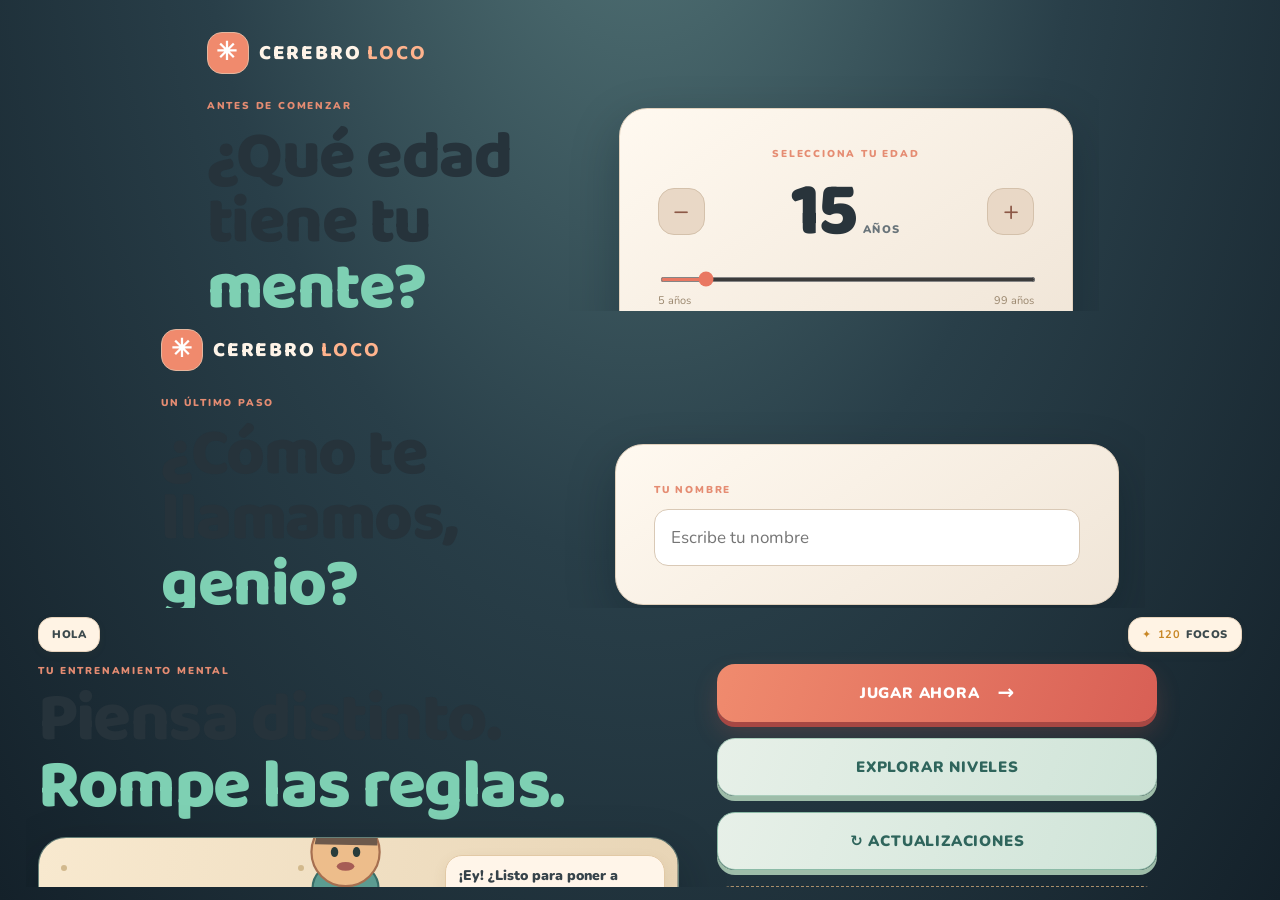
==== index.html @ c9d02928 "Add files via upload" ====
<!doctype html>
<html lang="es">
<head>
<meta charset="utf-8">
<meta name="viewport" content="width=device-width,initial-scale=1,maximum-scale=1,viewport-fit=cover">
<meta name="theme-color" content="#17212b"><meta name="screen-orientation" content="landscape"><meta name="x5-orientation" content="landscape">
<meta name="description" content="Cerebro Loco: acertijos visuales ilustrados e interactivos."><title>Cerebro Loco Remaster</title>

<link rel="stylesheet" href="./game.css?v=7"><link rel="manifest" href="./app.webmanifest">
<script src="https://playgama.com/ads/v0.3.js?clid=p_8cd46aa6-cc31-4149-bb34-5f754a653358"></script>

</head>
<body>
<main class="app">
<section class="screen active onboarding" id="onboarding-age">
 <div class="brandmark"><span class="brand-icon">✳</span><span>CEREBRO <b>LOCO</b></span></div>
 <div class="intro"><div class="eyebrow">ANTES DE COMENZAR</div><h1>¿Qué edad<br>tiene tu <em>mente?</em></h1><p>Personalizaremos tus desafíos según tu edad.</p></div>
 <div class="age-panel">
  <div class="age-label">SELECCIONA TU EDAD</div>
  <div class="age-wheel"><button class="age-arrow" id="ageDown" aria-label="Disminuir edad">−</button><div class="age-number"><strong id="ageValue">15</strong><span>AÑOS</span></div><button class="age-arrow" id="ageUp" aria-label="Aumentar edad">+</button></div>
  <input id="ageSlider" type="range" min="5" max="99" value="15" aria-label="Edad">
  <div class="range-labels"><span>5 años</span><span>99 años</span></div>
 </div>
 <button class="primary" id="nextToNameBtn">CONTINUAR <span>→</span></button>
 <p class="privacy-note">Tu aventura empieza aquí · No necesitas compartir más datos.</p>
</section>
<section class="screen onboarding" id="onboarding-name">
 <div class="brandmark"><span class="brand-icon">✳</span><span>CEREBRO <b>LOCO</b></span></div>
 <div class="intro"><div class="eyebrow">UN ÚLTIMO PASO</div><h1>¿Cómo te<br>llamamos, <em>genio?</em></h1><p>Milo está esperando para conocerte.</p></div>
 <div class="name-panel"><label for="inputName">TU NOMBRE</label><input type="text" id="inputName" maxlength="20" autocomplete="given-name" placeholder="Escribe tu nombre"></div>
 <button class="primary" id="saveProfileBtn">¡A JUGAR! <span>→</span></button>
 <button class="text-button" id="backToAge">← Cambiar edad</button>
</section>
<section class="screen" id="home">
 <div class="top"><div class="pill" id="userGreeting">HOLA</div><div class="pill coin-pill"><span class="coin-dot">✦</span><b id="coinsHome">0</b> FOCOS</div></div>
 <div class="home-hero"><div class="eyebrow">TU ENTRENAMIENTO MENTAL</div><h1>Piensa distinto.<br><em>Rompe las reglas.</em></h1><div class="mascot-stage"><canvas id="homeCanvas"></canvas><div class="speech">¡Ey! ¿Listo para poner a prueba esa mente?</div></div></div>
 <div class="menu-actions"><button class="primary" id="playBtn">JUGAR AHORA <span>→</span></button><button class="secondary" id="levelsBtn">EXPLORAR NIVELES</button><button class="secondary update-entry" id="updatesBtn">↻ ACTUALIZACIONES</button><button class="ad-button" id="rewardAdBtn">✦ Ver anuncio · +25 focos</button></div>
 <div class="stats"><div class="stat"><span>NIVEL ACTUAL</span><b id="homeProgress">1</b></div><div class="stat"><span>RETOS SUPERADOS</span><b id="homeStars">0</b></div></div>
</section>
<section class="screen" id="levels">
 <div class="top"><button class="iconbtn" id="backHome">←</button><div class="pill coin-pill"><span class="coin-dot">✦</span><b id="coinsLevels">0</b> FOCOS</div></div>
 <div class="eyebrow">TU PROGRESO</div><h2 class="heading">Mapa de desafíos</h2><div class="map-summary"><span id="mapCount">0 de 3 escenas completadas</span><span>3 ESCENAS</span></div><div class="progress"><i id="mapProgress"></i></div><div class="level-grid" id="levelGrid"></div>
</section>
<section class="screen" id="game">
 <div class="top game-top"><button class="iconbtn" id="backLevels">←</button><div class="pill" id="levelLabel">RETO 01</div><div class="pill coin-pill"><span class="coin-dot">✦</span><b id="coinsGame">0</b></div></div>
 <div class="canvas-container scene-stage"><canvas id="gameCanvas" aria-label="Escena interactiva del acertijo"></canvas><div class="scene-tip" id="sceneTip">Toca los objetos para investigar. Arrastra los que encuentres.</div></div>
 <div class="question" id="question">Cargando desafío…</div><div class="hintline" id="hintline"></div><div class="play-area" id="playArea"></div><div class="feedback" id="feedback" aria-live="polite"></div>
 <div class="hud"><button class="tool-btn" id="hintBtn"><span class="tool-icon">?</span><span class="tool-copy"><b>PISTA</b><small>Ayuda</small></span><strong>25</strong></button><button class="tool-btn" id="skipBtn"><span class="tool-icon">»</span><span class="tool-copy"><b>SALTAR</b><small>Continuar</small></span><strong>75</strong></button></div>
</section>
<section class="screen" id="updates">
 <div class="top"><button class="iconbtn" id="backUpdates">←</button><div class="pill">CENTRO DE ACTUALIZACIONES</div></div>
 <div class="update-layout"><div class="update-art"><div class="update-orbit">↻</div><span>VERSIÓN DEL JUEGO</span><strong id="installedVersion">v6</strong><small>Contenido y mejoras</small></div><div class="update-info"><div class="eyebrow">SIEMPRE AL DÍA</div><h2 class="heading">Actualizaciones</h2><p>Comprueba si hay nuevas escenas, mejoras o correcciones disponibles.</p><div class="update-status" id="updateStatus">Versión instalada. Pulsa comprobar para buscar novedades.</div><button class="primary" id="checkUpdatesBtn">COMPROBAR ACTUALIZACIONES <span>↻</span></button><button class="secondary" id="installUpdateBtn" hidden>DESCARGAR ACTUALIZACIÓN</button><div class="update-footnote">Las actualizaciones del motor se publican junto con los archivos nuevos del juego.</div></div></div>
</section>
</main>
<div class="rotate-screen"><div class="rotate-icon">▱</div><strong>Gira tu dispositivo</strong><span>Cerebro Loco está diseñado para jugar en horizontal.</span></div>
<div class="modal" id="winModal"><div class="modal-card"><div class="win-kicker">DESAFÍO SUPERADO</div><div class="trophy">★</div><h2>¡Mente brillante!</h2><div class="win-reward"><b id="winReward">+10 focos</b></div><p id="winText">Has superado el desafío.</p><div class="modal-actions"><button class="primary" id="nextBtn">SIGUIENTE RETO <span>→</span></button><button class="secondary" id="mapBtn">VOLVER AL MAPA</button></div></div></div>
<div class="modal update-modal" id="contentUpdateModal"><div class="modal-card update-card"><div class="update-symbol">✦</div><div class="update-kicker">NUEVO CONTENIDO</div><h2>Tu juego acaba de crecer</h2><p id="updateVersion"></p><ul id="updateChangelog"></ul><div class="modal-actions"><button class="primary" id="applyContentUpdate">ACTUALIZAR AHORA <span>→</span></button><button class="text-button" id="laterContentUpdate">LO HARÉ DESPUÉS</button></div></div></div>
<div class="toast" id="toast"></div>
<script src="./game.js?v=7" defer></script>
</body></html>
---- game.css ----
@import url('https://fonts.googleapis.com/css2?family=Nunito:wght@400;500;600;700;800;900&family=Baloo+2:wght@600;700;800&display=swap');
:root{--bg:#f5ead5;--paper:#fff8eb;--paper2:#f0dfc2;--ink:#493d32;--muted:#8c7a66;--line:#dfc9a7;--coral:#e47e62;--coral-dark:#b85e49;--teal:#559b91;--teal-dark:#36776f;--yellow:#f0c66d;--shadow:0 12px 30px #72583a1c}
*{box-sizing:border-box;-webkit-tap-highlight-color:transparent}html{min-height:100%;background:var(--bg)}body{margin:0;min-height:100dvh;background:radial-gradient(ellipse at 50% -12%,#fff7e8 0%,#f5ead5 62%,#ecddc2 100%);font-family:Nunito,system-ui,sans-serif;color:var(--ink);overflow-x:hidden}button,input{font:inherit}button{border:0;color:inherit;cursor:pointer;touch-action:manipulation}.app{width:min(100%,620px);min-height:100dvh;margin:auto;padding:calc(18px + env(safe-area-inset-top)) 19px calc(22px + env(safe-area-inset-bottom));display:flex;flex-direction:column;position:relative}.screen{display:none;flex:1;flex-direction:column;min-height:calc(100dvh - 40px)}.screen.active{display:flex;animation:enter .3s ease both}@keyframes enter{from{opacity:0;transform:translateY(7px)}to{opacity:1;transform:none}}
.brandmark{display:flex;align-items:center;gap:10px;font:800 14px 'Baloo 2';letter-spacing:1.6px;color:var(--ink)}.brandmark b{color:var(--coral-dark)}.brand-icon{width:34px;height:34px;display:grid;place-items:center;border-radius:12px;background:#e47e6220;color:var(--coral-dark);font-size:22px;border:1px solid #e4b69e}.onboarding{justify-content:center;gap:25px}.intro{margin-top:clamp(30px,7vh,65px)}.eyebrow,.age-label,.name-panel label{font-size:10px;font-weight:900;letter-spacing:1.8px;color:var(--teal-dark)}.intro h1,.home-hero h1{font:800 clamp(38px,10vw,55px)/.98 'Baloo 2';letter-spacing:-1.5px;margin:12px 0;color:var(--ink)}.intro h1 em,.home-hero h1 em{font-style:normal;color:var(--coral-dark)}.intro p{color:var(--muted);font-size:14px;line-height:1.6;margin:0}.age-panel,.name-panel{background:var(--paper);border:1px solid var(--line);border-radius:25px;padding:22px;box-shadow:var(--shadow)}.age-label{text-align:center}.age-wheel{display:flex;align-items:center;justify-content:space-between;margin:15px 0 18px}.age-number{display:flex;align-items:baseline;gap:8px}.age-number strong{font:800 66px/.95 'Baloo 2';letter-spacing:-3px}.age-number span{font-size:11px;letter-spacing:1.5px;color:var(--muted);font-weight:900}.age-arrow{width:47px;height:47px;border:1px solid #d9bd94;background:#f3e4c9;border-radius:16px;font-size:27px;color:#795f45}.age-arrow:active{transform:scale(.94)}input[type=range]{width:100%;accent-color:var(--teal);height:5px}.range-labels{display:flex;justify-content:space-between;color:#9a876e;font-size:11px;margin-top:5px}.primary,.secondary{width:100%;border-radius:17px;padding:16px 20px;font-size:13px;font-weight:900;letter-spacing:.7px;display:flex;align-items:center;justify-content:center;gap:18px;transition:transform .15s,filter .15s}.primary{background:linear-gradient(110deg,#e88a6d,#d96f56);box-shadow:0 5px 0 var(--coral-dark),0 10px 20px #bd72502a;color:#fffdf6}.primary span{font-size:20px;line-height:12px}.primary:active,.secondary:active{transform:translateY(3px);filter:brightness(1.04)}.secondary{background:#e3eee6;border:1px solid #b7d1c4;color:#39766d;box-shadow:0 4px 0 #b4cfc1}.privacy-note{text-align:center;color:#9b8b75;font-size:11px;margin:0}.name-panel{display:flex;flex-direction:column;gap:12px}.name-panel input{width:100%;background:#fffdf7;border:1px solid #d8c4a5;border-radius:14px;padding:16px;color:var(--ink);font-size:17px;outline:none}.name-panel input:focus{border-color:var(--teal);box-shadow:0 0 0 3px #559b9120}.text-button{background:none;color:#8c7962;font-size:12px;font-weight:800;padding:12px}.top{display:flex;align-items:center;justify-content:space-between;gap:10px;margin-bottom:24px}.pill{background:#fff8eb;border:1px solid var(--line);border-radius:14px;padding:9px 13px;font-size:11px;font-weight:900;letter-spacing:.5px;color:#79674f;box-shadow:0 3px 8px #755b3710}.coin-pill{display:flex;align-items:center;gap:6px}.coin-pill b{color:#b27b25}.coin-dot{color:#d69c35}.home-hero{padding-top:10px}.home-hero h1{font-size:clamp(37px,9vw,49px)}.mascot-stage{height:245px;position:relative;margin:4px -5px 8px;border-radius:26px;background:linear-gradient(145deg,#f8e4c2,#e9d3ad);border:1px solid #dfc49b;overflow:hidden;box-shadow:var(--shadow)}.mascot-stage canvas{width:100%;height:100%;display:block}.speech{position:absolute;right:13px;top:17px;max-width:190px;background:#fffaf0;color:#5a4b3c;border:1px solid #e2c9a5;border-radius:17px 17px 5px 17px;padding:10px 13px;font-size:11px;font-weight:900;box-shadow:0 5px 14px #765c3a18}.menu-actions{display:grid;gap:13px;margin:8px auto 20px;width:100%;max-width:390px}.ad-button{background:transparent;color:#8b7962;font-size:12px;font-weight:800;padding:10px;border:1px dashed #d8c4a5;border-radius:14px}.ad-button:disabled{opacity:.6}.stats{display:grid;grid-template-columns:1fr 1fr;gap:10px;margin-top:auto}.stat{background:#fff8eb;border:1px solid var(--line);border-radius:16px;padding:13px;display:flex;flex-direction:column;gap:5px;box-shadow:0 4px 12px #755b3710}.stat span{font-size:9px;letter-spacing:1px;color:#9b866b;font-weight:900}.stat b{font:800 24px 'Baloo 2';color:#4c756d}.iconbtn{width:43px;height:43px;border-radius:15px;background:#fff8eb;border:1px solid var(--line);font-size:21px;color:#806c53;box-shadow:0 3px 8px #755b3710}.heading{font:800 31px 'Baloo 2';letter-spacing:-.5px;margin:7px 0 15px}.progress{height:9px;background:#e5d4b7;border-radius:20px;overflow:hidden;margin-bottom:22px}.progress i{display:block;height:100%;background:linear-gradient(90deg,var(--teal),#8abf91);width:0;transition:width .3s}.level-grid{display:grid;grid-template-columns:repeat(4,1fr);gap:12px}.level{aspect-ratio:1;border-radius:19px;background:#fff8eb;border:1px solid #ddc8a7;box-shadow:0 4px 0 #d3bd9a;font:800 21px 'Baloo 2';color:#856f53}.level.done{background:#dcece0;border-color:#a8cbb3;color:#39766d;box-shadow:0 4px 0 #b2cdb8}.level:active{transform:translateY(3px);box-shadow:none}.game-top{margin-bottom:13px}.canvas-container{width:100%;height:clamp(245px,39vh,330px);flex:none;background:#f1dfc0;border-radius:24px;border:1px solid #ddc39a;margin-bottom:14px;position:relative;overflow:hidden;box-shadow:var(--shadow)}#gameCanvas{width:100%;height:100%;display:block;touch-action:none}.question{background:#fff8eb;border:1px solid var(--line);border-radius:19px;padding:16px 17px;text-align:center;font:800 19px/1.3 'Baloo 2';margin-bottom:8px;box-shadow:0 5px 14px #755b3710}.hintline{min-height:18px;text-align:center;color:#a36e2f;font-size:12px;font-weight:800;margin:0 0 7px}.play-area{flex:1;display:flex;align-items:center;justify-content:center;flex-direction:column;padding:4px 0 12px}.scene-tip{background:#e4eee4;color:#55796a;border:1px solid #c5d9c7;border-radius:13px;padding:9px 14px;font-size:11px;font-weight:800;text-align:center}.feedback{min-height:20px;text-align:center;font-size:12px;color:#bd654f;font-weight:800;margin-bottom:8px}.hud{display:flex;gap:12px;padding-bottom:3px}.tool-btn{flex:1;display:flex;align-items:center;gap:10px;text-align:left;background:#fff8eb;border:1px solid var(--line);border-radius:16px;padding:10px 12px;box-shadow:0 3px 8px #755b3710}.tool-icon{width:35px;height:35px;border-radius:12px;background:#e2eee5;color:#4e887b;display:grid;place-items:center;font:900 19px 'Baloo 2'}.tool-copy{display:flex;flex-direction:column;gap:2px;flex:1}.tool-copy b{font-size:10px;letter-spacing:1px;color:#665642}.tool-copy small{font-size:9px;color:#9a876e}.tool-btn strong{font-size:11px;color:#b27b25}.modal{position:fixed;inset:0;z-index:10;display:none;align-items:center;justify-content:center;padding:20px;background:#493d32a8;backdrop-filter:blur(7px)}.modal.show{display:flex;animation:fade .2s ease}@keyframes fade{from{opacity:0}to{opacity:1}}.modal-card{width:min(100%,390px);background:#fff8eb;border:1px solid #e0c8a3;border-radius:27px;padding:27px 23px;text-align:center;box-shadow:0 20px 65px #30231655}.win-kicker,.update-kicker{font-size:10px;letter-spacing:1.8px;font-weight:900;color:var(--teal-dark)}.trophy,.update-symbol{font-size:47px;color:#d39b3e;margin:17px auto 7px;text-shadow:0 3px 0 #f5dca3}.modal-card h2{font:800 30px 'Baloo 2';margin:7px 0;color:var(--ink)}.modal-card p{font-size:13px;line-height:1.6;color:#8b7962}.win-reward{display:inline-block;background:#f7e9c8;border:1px solid #e8d09d;color:#a5742b;padding:9px 17px;border-radius:30px;font-size:13px;margin:8px}.modal-actions{display:grid;gap:11px;margin-top:20px}.update-modal{z-index:12}.update-symbol{width:66px;height:66px;border-radius:22px;background:#f7e9c8;display:grid;place-items:center}.update-card{max-height:85dvh;overflow:auto}.update-card ul{padding-left:20px;text-align:left;color:#8b7962;font-size:12px;line-height:1.8}.toast{position:fixed;left:50%;bottom:calc(22px + env(safe-area-inset-bottom));transform:translate(-50%,20px);opacity:0;pointer-events:none;background:#fff8eb;color:#574a3c;border:1px solid #ddc39a;border-radius:14px;padding:12px 17px;font-size:12px;font-weight:900;box-shadow:var(--shadow);z-index:30;transition:.25s}.toast.show{opacity:1;transform:translate(-50%,0)}@media(max-height:700px){.onboarding{gap:17px}.intro{margin-top:10px}.intro h1{font-size:39px}.mascot-stage{height:195px}.home-hero h1{font-size:37px}.canvas-container{height:225px}.screen{min-height:calc(100dvh - 32px)}}@media(min-width:500px){.app{padding-left:25px;padding-right:25px}.level-grid{grid-template-columns:repeat(5,1fr)}}

/* Remaster visual: paleta cálida, interfaz móvil vertical y escenas ilustradas */
:root{--bg:#17212b;--panel:#fff8ef;--panel2:#f0e4d5;--text:#26323b;--muted:#68747b;--line:#d8c9b7;--violet:#e97862;--mint:#4f9d88;--gold:#e5a83c;--shadow:0 16px 38px #17212b26}
html,body{background:#17212b;color:var(--text)}
body{background:radial-gradient(ellipse at 50% -15%,#496b70 0%,#263c46 43%,#17212b 82%)}
.app{width:min(100%,560px);padding-left:16px;padding-right:16px}
.brandmark{color:#fff4e8}.brandmark b{color:#ffb38d}.brand-icon{background:#f08a6d;color:#fff}
.eyebrow,.age-label,.name-panel label{color:#e58c72}
.intro h1 em,.home-hero h1 em{color:#7ed0b3}
.age-panel,.name-panel{background:linear-gradient(145deg,#fff9f0,#f0e5d7);border:1px solid #e1d1bd;color:#29343b}
.age-number span,.intro p{color:#69747a}.age-arrow{background:#e9d8c6;border-color:#d4c1ab;color:#8c5947}
input[type=range]{accent-color:#e97862}
.primary{background:linear-gradient(110deg,#f18a6e,#d95f52);box-shadow:0 6px 0 #a9443d,0 12px 25px #d95f5230;color:#fff}
.secondary{background:#e9dfd2;border:1px solid #d4c5b2;color:#37434a}
.name-panel input{background:#fff;border:1px solid #d9c9b6;color:#26323b}
.name-panel input:focus{border-color:#e97862;box-shadow:0 0 0 3px #e9786220}
.top .pill,.pill{background:#fff3e4;border:1px solid #e7d3bc;color:#3d4a4d}
.coin-pill b,.coin-dot{color:#c88726}
.mascot-stage{background:linear-gradient(145deg,#38565a,#263b45);border:1px solid #668078}
.speech{background:#fff5e9;color:#36434a}
.stat{background:#fff4e7;border:1px solid #e1d0ba;color:#334047}.stat span{color:#7b8585}
.iconbtn{background:#fff0df;border:1px solid #e2cdb3;color:#34434a}
.heading{color:#fff5e9}.progress{background:#40565a}.progress i{background:linear-gradient(90deg,#ef896e,#70c5a7)}
.level{background:linear-gradient(145deg,#fff3e3,#e9d9c6);border:1px solid #d5c2a9;box-shadow:0 5px 0 #b9a58c;color:#46545a}.level.done{background:linear-gradient(145deg,#75c7a9,#43967f);border-color:#a6e3c7;color:#123d36}
.canvas-container{height:clamp(330px,53vh,560px);aspect-ratio:0.94;background:#243b42;border:2px solid #f5d8b6;border-radius:24px;box-shadow:0 15px 36px #09151b55;margin-bottom:12px}
.scene-stage{position:relative;touch-action:none;overflow:hidden}
#gameCanvas{width:100%;height:100%;display:block;touch-action:none}
.scene-tip{position:absolute;left:12px;right:12px;bottom:10px;padding:9px 12px;border-radius:13px;background:#172a2dcc;color:#fff5e9;text-align:center;font-size:11px;font-weight:700;letter-spacing:.1px;pointer-events:none;text-shadow:0 1px 3px #0008}
.question{background:#fff5e9;border:1px solid #e6d3bc;color:#344047;font:700 15px/1.4 'DM Sans',sans-serif;padding:13px 15px;box-shadow:0 5px 16px #07151b28}
.hintline{color:#ffd58b}.answer{background:#fff2e3;color:#344047;border:1px solid #ddc8ad;box-shadow:0 4px 0 #b9a58c}.answer.correct{background:#65b99b;color:#123d36}.answer.wrong{background:#e68b83;color:#542b2b}
.boardtext{color:#ffe0a1}.tool-btn{background:#fff1df;border:1px solid #e0c9ad;color:#35444a}.tool-icon{background:#f8d9c5;color:#a84f43}.tool-copy small{color:#77817f}.tool-btn strong{color:#bd8128}
.modal-card{background:linear-gradient(150deg,#fff7ec,#eadbca);border:1px solid #d8c5ae;color:#344047}.modal-card p{color:#68747b}.update-card ul{color:#59676c}.text-button{color:#6e797c}
.toast{background:#fff4e8;color:#2b3940}
@media(max-height:720px){.canvas-container{height:clamp(290px,47vh,430px)}.game-top{margin-bottom:8px}}
.play-area:empty{display:none}.scene-stage{flex:0 0 auto}.scene-tip{font-size:11px}.game-top .pill{white-space:nowrap}


/* v7 · Experiencia horizontal 16:9, pantallas completas y navegación renovada */
:root{--bg:#17212b;--panel:#fff7eb;--ink:#26333b;--muted:#748087;--coral:#ed8065;--mint:#68b99c;--gold:#f0bd5d;--shadow:0 18px 48px #09141b45}
html,body{width:100%;height:100%;min-height:100%;overflow:hidden;background:#17212b}
body{background:radial-gradient(ellipse at 50% -30%,#577a7c 0%,#293f49 50%,#14212a 100%)}
.app{width:100%;max-width:none;height:100dvh;min-height:0;margin:0;padding:clamp(8px,1.5vh,18px) clamp(12px,2vw,30px);overflow:hidden}
.screen{min-height:0;height:100%;overflow:hidden}
.brandmark{font-size:clamp(14px,1.7vw,21px);letter-spacing:1.8px}.brand-icon{width:42px;height:42px;border-radius:15px;font-size:25px}
.primary,.secondary{border-radius:18px;padding:clamp(12px,1.8vh,17px) 22px;font-size:clamp(12px,1.2vw,15px);letter-spacing:.8px}
.primary{background:linear-gradient(110deg,#f08b6e,#d85f55);box-shadow:0 5px 0 #a74743,0 12px 25px #d95f5230}
.secondary{background:linear-gradient(110deg,#e7f0e8,#cfe4d8);border:1px solid #a9cdbb;color:#2f655c;box-shadow:0 5px 0 #9ebda9}
.onboarding{display:grid;grid-template-columns:minmax(230px,.85fr) minmax(300px,1fr);grid-template-rows:auto 1fr auto;align-items:center;gap:clamp(12px,2vw,30px);max-width:1120px;margin:auto;padding:2vh 2vw}
.onboarding .brandmark{grid-column:1/-1;align-self:start}.onboarding .intro{grid-column:1;grid-row:2;margin:0;align-self:end}.onboarding .intro h1{font-size:clamp(38px,5.2vw,70px);line-height:.98}.onboarding .age-panel,.onboarding .name-panel{grid-column:2;grid-row:2;align-self:center;padding:clamp(20px,3vw,38px);border-radius:28px}.onboarding>.primary{grid-column:2;grid-row:3;align-self:start}.onboarding .privacy-note,.onboarding #backToAge{grid-column:1;grid-row:3;align-self:center}.onboarding #backToAge{grid-column:1;grid-row:3}.age-number strong{font-size:clamp(54px,6vw,76px)}
#home{display:grid;grid-template-columns:minmax(300px,1.1fr) minmax(280px,.9fr);grid-template-rows:auto 1fr auto;gap:12px clamp(20px,3vw,48px);max-width:1240px;margin:auto;padding:1vh 1vw}
#home>.top{grid-column:1/-1;margin:0}.home-hero{grid-column:1;grid-row:2;display:flex;flex-direction:column;justify-content:center;padding:0;min-height:0}.home-hero h1{font-size:clamp(38px,5.4vw,72px);line-height:.98;margin:8px 0 16px}.mascot-stage{height:clamp(190px,38vh,360px);margin:0;border-radius:28px}.speech{font-size:clamp(11px,1.1vw,14px);max-width:220px}.menu-actions{grid-column:2;grid-row:2;align-self:center;max-width:440px;margin:0;gap:16px}.menu-actions .primary,.menu-actions .secondary{min-height:58px}.ad-button{color:#f3d9ad;border-color:#a88e6b;font-size:13px}.stats{grid-column:2;grid-row:3;margin:0}.stat{background:#fff4e7}.update-entry{border-color:#8cbba7}
#levels{max-width:1200px;margin:auto;padding:1vh 1vw;display:none}#levels.active{display:flex}#levels .top{margin-bottom:clamp(12px,2vh,24px)}.heading{font-size:clamp(30px,3.5vw,46px);margin:4px 0 10px}.map-summary{display:flex;justify-content:space-between;color:#e9d8c2;font-size:12px;font-weight:900;letter-spacing:.8px;margin:3px 0 8px}.progress{margin-bottom:clamp(14px,3vh,30px)}.level-grid{grid-template-columns:repeat(3,minmax(170px,1fr));gap:clamp(12px,2vw,26px);flex:1;align-content:center}.level{aspect-ratio:16/9;border-radius:24px;position:relative;overflow:hidden;text-align:left;padding:20px 22px;background:linear-gradient(135deg,#fdf0dc,#d9e9df);font-size:clamp(18px,2vw,26px);box-shadow:0 7px 0 #9caa9c;display:flex;align-items:end}.level:before{content:'ESCENA';position:absolute;left:20px;top:17px;font:900 10px Nunito;letter-spacing:1.8px;color:#74877f}.level:after{content:'↗';position:absolute;right:20px;top:14px;font-size:25px;color:#d8785f}.level.done{background:linear-gradient(135deg,#8fd1b0,#d6e9c9);color:#194d40}
#game{display:none}#game.active{display:grid;grid-template-columns:minmax(0,1fr) minmax(260px,29vw);grid-template-rows:auto minmax(0,1fr) auto auto;gap:clamp(8px,1.3vh,14px) clamp(14px,2vw,28px);max-width:none;padding:0;overflow:hidden}
#game .game-top{grid-column:1/-1;grid-row:1;margin:0;padding:0 2px;min-height:48px}.game-top .pill{font-size:13px;padding:10px 16px}.game-top .iconbtn{width:46px;height:42px}
#game .scene-stage{grid-column:1;grid-row:2/5;width:100%;height:100%;min-height:0;margin:0;border-radius:26px;border:2px solid #f1d7b7;box-shadow:0 16px 42px #06141c77;background:#243943;aspect-ratio:16/9}
#gameCanvas{width:100%;height:100%;object-fit:contain}
#game .question{grid-column:2;grid-row:2;align-self:end;margin:0;border-radius:22px;padding:clamp(16px,2vw,28px);font-size:clamp(18px,2vw,26px);line-height:1.22;text-align:left;box-shadow:0 10px 26px #07151b35}
#game .hintline{grid-column:2;grid-row:3;min-height:22px;text-align:left;font-size:13px;margin:0;color:#ffe0a2}
#game .play-area{display:none}
#game .feedback{grid-column:2;grid-row:4;align-self:start;text-align:left;margin:0;color:#ffe0a2;font-size:13px}
#game .hud{grid-column:2;grid-row:5;display:flex;flex-direction:column;gap:10px;padding:0}
#game .scene-tip{left:16px;right:auto;bottom:14px;max-width:45%;font-size:12px;padding:10px 15px;background:#172a2dcc;backdrop-filter:blur(8px)}
.tool-btn{min-height:58px;border-radius:18px;padding:10px 14px}.tool-copy b{font-size:12px}.tool-copy small{font-size:10px}
.modal-card{width:min(520px,90vw);border-radius:30px;padding:clamp(22px,3vw,36px)}
#updates{max-width:1120px;margin:auto;padding:1vh 1vw}#updates.active{display:flex}.update-layout{display:grid;grid-template-columns:.8fr 1.2fr;gap:clamp(20px,4vw,60px);align-items:center;flex:1}.update-art{min-height:300px;border-radius:30px;background:linear-gradient(145deg,#f4c987,#e67c67 52%,#5a9e8c);display:flex;flex-direction:column;align-items:center;justify-content:center;color:#fff8e9;box-shadow:0 18px 40px #0b171c55;position:relative;overflow:hidden}.update-art:before,.update-art:after{content:'';position:absolute;border:1px solid #ffffff55;border-radius:50%;width:270px;height:270px}.update-art:after{width:360px;height:360px}.update-orbit{font-size:90px;line-height:1;text-shadow:0 6px 0 #9d5148;animation:spinSlow 12s linear infinite}.update-art span{font-size:11px;font-weight:900;letter-spacing:2px;margin-top:18px}.update-art strong{font:900 56px 'Baloo 2'}.update-art small{font-size:13px}.update-info{max-width:560px}.update-info p{color:#e0e6df;line-height:1.6}.update-status{background:#ffffff17;border:1px solid #ffffff30;border-radius:16px;padding:14px 16px;color:#fff4e6;font-size:13px;line-height:1.5;margin:18px 0}.update-info .primary,.update-info .secondary{margin-top:12px}.update-footnote{font-size:11px;color:#aebdb8;margin-top:14px;line-height:1.5}
@keyframes spinSlow{to{transform:rotate(360deg)}}
.rotate-screen{display:none}
@media(orientation:portrait){.app{display:none}.rotate-screen{position:fixed;inset:0;display:flex;flex-direction:column;align-items:center;justify-content:center;gap:16px;background:linear-gradient(145deg,#243b45,#15242c);color:#fff4e8;text-align:center;padding:30px}.rotate-screen strong{font:800 27px 'Baloo 2'}.rotate-screen span{max-width:270px;color:#c6d4ce;font-size:14px;line-height:1.5}.rotate-icon{font-size:70px;transform:rotate(90deg);color:#f1a17b}}
@media(max-height:520px) and (orientation:landscape){.app{padding:6px 14px}.game-top{min-height:36px!important}.game-top .iconbtn{height:34px;width:38px}.game-top .pill{padding:7px 12px}.tool-btn{min-height:46px}.onboarding .intro h1{font-size:38px}.mascot-stage{height:165px}.update-art{min-height:230px}}
@media(prefers-reduced-motion:reduce){*,*:before,*:after{animation-duration:.01ms!important;animation-iteration-count:1!important;scroll-behavior:auto!important}}

@media(orientation:landscape){.screen.onboarding.active{display:grid}#home.active{display:grid}.level{flex-direction:column;justify-content:flex-end;gap:9px}.level span{font:900 clamp(24px,3vw,38px) 'Baloo 2';color:#d36f5b}.level small{font:800 clamp(12px,1.2vw,16px)/1.3 Nunito;color:#46575a;max-width:90%;text-align:left}.level.done span{color:#fff}.level.done small{color:#245b4e}}

@media(orientation:landscape){#game.active{grid-template-rows:auto minmax(0,1fr) auto auto auto}#game .hud{grid-row:5}.onboarding .age-panel,.onboarding .name-panel{min-width:0}.onboarding .intro p{max-width:360px}.update-info .heading{color:#fff4e8}}
[hidden]{display:none!important}

/* La ilustración ocupa todo el escenario; la información flota encima como HUD. */
@media(orientation:landscape){
 #game.active{display:block;position:relative;width:100%;height:100%;padding:0;overflow:hidden}
 #game .scene-stage{position:absolute;inset:0;z-index:0;width:100%;height:100%;min-height:0;margin:0;border:0;border-radius:0;box-shadow:none;aspect-ratio:auto}
 #game .game-top{position:absolute;z-index:5;top:8px;left:10px;right:10px;display:flex;justify-content:flex-start;gap:10px;margin:0;pointer-events:none}
 #game .game-top>*{pointer-events:auto;box-shadow:0 5px 18px #07151b44}
 #game .game-top .pill{background:#fff4e8ed;backdrop-filter:blur(10px)}
 #game .question{position:absolute;z-index:4;top:clamp(66px,10vh,105px);right:clamp(12px,2vw,30px);width:min(34vw,440px);margin:0;text-align:left;background:#fff8eef0;backdrop-filter:blur(12px);border:1px solid #f0d7bb;border-radius:24px;padding:clamp(14px,1.8vw,24px);font-size:clamp(17px,1.8vw,25px);box-shadow:0 12px 32px #07151b45}
 #game .hintline{position:absolute;z-index:4;top:clamp(175px,26vh,260px);right:clamp(18px,2.4vw,36px);width:min(32vw,410px);text-align:left;color:#fff0c9;text-shadow:0 2px 5px #14232c;font-size:13px;min-height:20px}
 #game .feedback{position:absolute;z-index:4;right:clamp(18px,2.4vw,36px);bottom:clamp(88px,13vh,120px);width:min(32vw,410px);text-align:left;color:#fff0c9;text-shadow:0 2px 5px #14232c}
 #game .hud{position:absolute;z-index:5;right:clamp(12px,2vw,30px);bottom:clamp(12px,2vh,22px);width:min(34vw,440px);display:flex;flex-direction:row;gap:10px;padding:0}
 #game .tool-btn{flex:1;min-width:0;background:#fff4e9ee;backdrop-filter:blur(10px);border:1px solid #e8cdb0;box-shadow:0 7px 20px #07151b44}
 #game .scene-tip{z-index:4;left:clamp(12px,2vw,30px);right:auto;bottom:clamp(12px,2vh,22px);max-width:min(38vw,460px);background:#172a2dcc}
}
@media(max-height:520px) and (orientation:landscape){#game .question{top:54px;max-width:340px;font-size:16px;padding:11px 14px}#game .hintline{top:145px}#game .hud{width:340px}#game .tool-btn{min-height:42px;padding:6px 9px}#game .scene-tip{bottom:8px}}
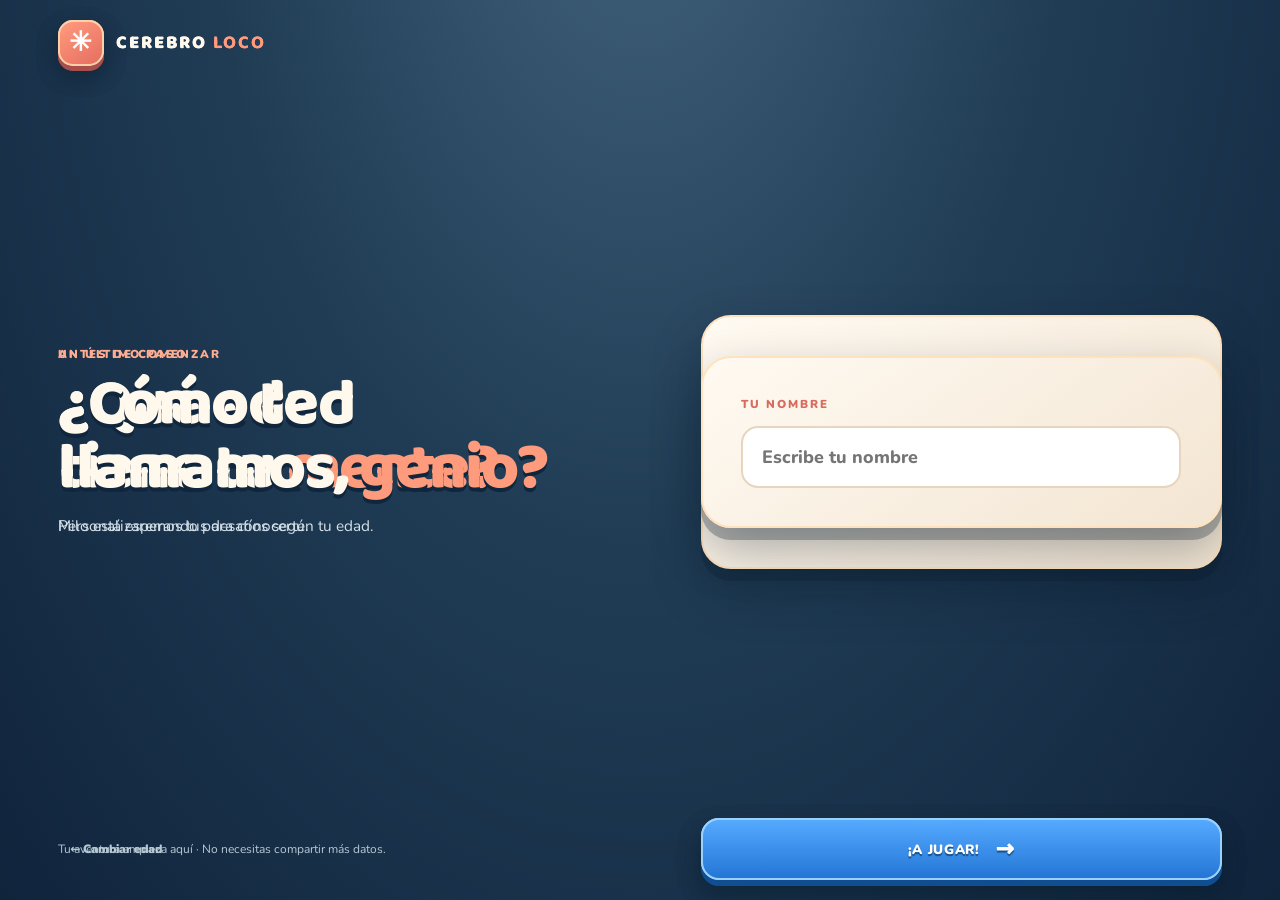
==== commit c0f4fb87: "Add files via upload" ====
--- a/index.html
+++ b/index.html
@@ -3,10 +3,10 @@
 <head>
 <meta charset="utf-8">
 <meta name="viewport" content="width=device-width,initial-scale=1,maximum-scale=1,viewport-fit=cover">
-<meta name="theme-color" content="#17212b"><meta name="screen-orientation" content="landscape"><meta name="x5-orientation" content="landscape">
+<meta name="theme-color" content="#183a5b"><meta name="screen-orientation" content="landscape"><meta name="x5-orientation" content="landscape">
 <meta name="description" content="Cerebro Loco: acertijos visuales ilustrados e interactivos."><title>Cerebro Loco Remaster</title>
 
-<link rel="stylesheet" href="./game.css?v=7"><link rel="manifest" href="./app.webmanifest">
+<link rel="stylesheet" href="./game.css?v=8"><link rel="manifest" href="./app.webmanifest">
 <script src="https://playgama.com/ads/v0.3.js?clid=p_8cd46aa6-cc31-4149-bb34-5f754a653358"></script>
 
 </head>
@@ -49,12 +49,12 @@
 </section>
 <section class="screen" id="updates">
  <div class="top"><button class="iconbtn" id="backUpdates">←</button><div class="pill">CENTRO DE ACTUALIZACIONES</div></div>
- <div class="update-layout"><div class="update-art"><div class="update-orbit">↻</div><span>VERSIÓN DEL JUEGO</span><strong id="installedVersion">v6</strong><small>Contenido y mejoras</small></div><div class="update-info"><div class="eyebrow">SIEMPRE AL DÍA</div><h2 class="heading">Actualizaciones</h2><p>Comprueba si hay nuevas escenas, mejoras o correcciones disponibles.</p><div class="update-status" id="updateStatus">Versión instalada. Pulsa comprobar para buscar novedades.</div><button class="primary" id="checkUpdatesBtn">COMPROBAR ACTUALIZACIONES <span>↻</span></button><button class="secondary" id="installUpdateBtn" hidden>DESCARGAR ACTUALIZACIÓN</button><div class="update-footnote">Las actualizaciones del motor se publican junto con los archivos nuevos del juego.</div></div></div>
+ <div class="update-layout"><div class="update-art"><div class="update-orbit">↻</div><span>VERSIÓN DEL JUEGO</span><strong id="installedVersion">v8</strong><small>Contenido y mejoras</small></div><div class="update-info"><div class="eyebrow">SIEMPRE AL DÍA</div><h2 class="heading">Actualizaciones</h2><p>Comprueba si hay nuevas escenas, mejoras o correcciones disponibles.</p><div class="update-status" id="updateStatus">Versión instalada. Pulsa comprobar para buscar novedades.</div><button class="primary" id="checkUpdatesBtn">COMPROBAR ACTUALIZACIONES <span>↻</span></button><button class="secondary" id="installUpdateBtn" hidden>DESCARGAR ACTUALIZACIÓN</button><div class="update-footnote">Las actualizaciones del motor se publican junto con los archivos nuevos del juego.</div></div></div>
 </section>
 </main>
 <div class="rotate-screen"><div class="rotate-icon">▱</div><strong>Gira tu dispositivo</strong><span>Cerebro Loco está diseñado para jugar en horizontal.</span></div>
 <div class="modal" id="winModal"><div class="modal-card"><div class="win-kicker">DESAFÍO SUPERADO</div><div class="trophy">★</div><h2>¡Mente brillante!</h2><div class="win-reward"><b id="winReward">+10 focos</b></div><p id="winText">Has superado el desafío.</p><div class="modal-actions"><button class="primary" id="nextBtn">SIGUIENTE RETO <span>→</span></button><button class="secondary" id="mapBtn">VOLVER AL MAPA</button></div></div></div>
 <div class="modal update-modal" id="contentUpdateModal"><div class="modal-card update-card"><div class="update-symbol">✦</div><div class="update-kicker">NUEVO CONTENIDO</div><h2>Tu juego acaba de crecer</h2><p id="updateVersion"></p><ul id="updateChangelog"></ul><div class="modal-actions"><button class="primary" id="applyContentUpdate">ACTUALIZAR AHORA <span>→</span></button><button class="text-button" id="laterContentUpdate">LO HARÉ DESPUÉS</button></div></div></div>
 <div class="toast" id="toast"></div>
-<script src="./game.js?v=7" defer></script>
+<script src="./game.js?v=8" defer></script>
 </body></html>
--- a/game.css
+++ b/game.css
@@ -1,95 +1,18 @@
-@import url('https://fonts.googleapis.com/css2?family=Nunito:wght@400;500;600;700;800;900&family=Baloo+2:wght@600;700;800&display=swap');
-:root{--bg:#f5ead5;--paper:#fff8eb;--paper2:#f0dfc2;--ink:#493d32;--muted:#8c7a66;--line:#dfc9a7;--coral:#e47e62;--coral-dark:#b85e49;--teal:#559b91;--teal-dark:#36776f;--yellow:#f0c66d;--shadow:0 12px 30px #72583a1c}
-*{box-sizing:border-box;-webkit-tap-highlight-color:transparent}html{min-height:100%;background:var(--bg)}body{margin:0;min-height:100dvh;background:radial-gradient(ellipse at 50% -12%,#fff7e8 0%,#f5ead5 62%,#ecddc2 100%);font-family:Nunito,system-ui,sans-serif;color:var(--ink);overflow-x:hidden}button,input{font:inherit}button{border:0;color:inherit;cursor:pointer;touch-action:manipulation}.app{width:min(100%,620px);min-height:100dvh;margin:auto;padding:calc(18px + env(safe-area-inset-top)) 19px calc(22px + env(safe-area-inset-bottom));display:flex;flex-direction:column;position:relative}.screen{display:none;flex:1;flex-direction:column;min-height:calc(100dvh - 40px)}.screen.active{display:flex;animation:enter .3s ease both}@keyframes enter{from{opacity:0;transform:translateY(7px)}to{opacity:1;transform:none}}
-.brandmark{display:flex;align-items:center;gap:10px;font:800 14px 'Baloo 2';letter-spacing:1.6px;color:var(--ink)}.brandmark b{color:var(--coral-dark)}.brand-icon{width:34px;height:34px;display:grid;place-items:center;border-radius:12px;background:#e47e6220;color:var(--coral-dark);font-size:22px;border:1px solid #e4b69e}.onboarding{justify-content:center;gap:25px}.intro{margin-top:clamp(30px,7vh,65px)}.eyebrow,.age-label,.name-panel label{font-size:10px;font-weight:900;letter-spacing:1.8px;color:var(--teal-dark)}.intro h1,.home-hero h1{font:800 clamp(38px,10vw,55px)/.98 'Baloo 2';letter-spacing:-1.5px;margin:12px 0;color:var(--ink)}.intro h1 em,.home-hero h1 em{font-style:normal;color:var(--coral-dark)}.intro p{color:var(--muted);font-size:14px;line-height:1.6;margin:0}.age-panel,.name-panel{background:var(--paper);border:1px solid var(--line);border-radius:25px;padding:22px;box-shadow:var(--shadow)}.age-label{text-align:center}.age-wheel{display:flex;align-items:center;justify-content:space-between;margin:15px 0 18px}.age-number{display:flex;align-items:baseline;gap:8px}.age-number strong{font:800 66px/.95 'Baloo 2';letter-spacing:-3px}.age-number span{font-size:11px;letter-spacing:1.5px;color:var(--muted);font-weight:900}.age-arrow{width:47px;height:47px;border:1px solid #d9bd94;background:#f3e4c9;border-radius:16px;font-size:27px;color:#795f45}.age-arrow:active{transform:scale(.94)}input[type=range]{width:100%;accent-color:var(--teal);height:5px}.range-labels{display:flex;justify-content:space-between;color:#9a876e;font-size:11px;margin-top:5px}.primary,.secondary{width:100%;border-radius:17px;padding:16px 20px;font-size:13px;font-weight:900;letter-spacing:.7px;display:flex;align-items:center;justify-content:center;gap:18px;transition:transform .15s,filter .15s}.primary{background:linear-gradient(110deg,#e88a6d,#d96f56);box-shadow:0 5px 0 var(--coral-dark),0 10px 20px #bd72502a;color:#fffdf6}.primary span{font-size:20px;line-height:12px}.primary:active,.secondary:active{transform:translateY(3px);filter:brightness(1.04)}.secondary{background:#e3eee6;border:1px solid #b7d1c4;color:#39766d;box-shadow:0 4px 0 #b4cfc1}.privacy-note{text-align:center;color:#9b8b75;font-size:11px;margin:0}.name-panel{display:flex;flex-direction:column;gap:12px}.name-panel input{width:100%;background:#fffdf7;border:1px solid #d8c4a5;border-radius:14px;padding:16px;color:var(--ink);font-size:17px;outline:none}.name-panel input:focus{border-color:var(--teal);box-shadow:0 0 0 3px #559b9120}.text-button{background:none;color:#8c7962;font-size:12px;font-weight:800;padding:12px}.top{display:flex;align-items:center;justify-content:space-between;gap:10px;margin-bottom:24px}.pill{background:#fff8eb;border:1px solid var(--line);border-radius:14px;padding:9px 13px;font-size:11px;font-weight:900;letter-spacing:.5px;color:#79674f;box-shadow:0 3px 8px #755b3710}.coin-pill{display:flex;align-items:center;gap:6px}.coin-pill b{color:#b27b25}.coin-dot{color:#d69c35}.home-hero{padding-top:10px}.home-hero h1{font-size:clamp(37px,9vw,49px)}.mascot-stage{height:245px;position:relative;margin:4px -5px 8px;border-radius:26px;background:linear-gradient(145deg,#f8e4c2,#e9d3ad);border:1px solid #dfc49b;overflow:hidden;box-shadow:var(--shadow)}.mascot-stage canvas{width:100%;height:100%;display:block}.speech{position:absolute;right:13px;top:17px;max-width:190px;background:#fffaf0;color:#5a4b3c;border:1px solid #e2c9a5;border-radius:17px 17px 5px 17px;padding:10px 13px;font-size:11px;font-weight:900;box-shadow:0 5px 14px #765c3a18}.menu-actions{display:grid;gap:13px;margin:8px auto 20px;width:100%;max-width:390px}.ad-button{background:transparent;color:#8b7962;font-size:12px;font-weight:800;padding:10px;border:1px dashed #d8c4a5;border-radius:14px}.ad-button:disabled{opacity:.6}.stats{display:grid;grid-template-columns:1fr 1fr;gap:10px;margin-top:auto}.stat{background:#fff8eb;border:1px solid var(--line);border-radius:16px;padding:13px;display:flex;flex-direction:column;gap:5px;box-shadow:0 4px 12px #755b3710}.stat span{font-size:9px;letter-spacing:1px;color:#9b866b;font-weight:900}.stat b{font:800 24px 'Baloo 2';color:#4c756d}.iconbtn{width:43px;height:43px;border-radius:15px;background:#fff8eb;border:1px solid var(--line);font-size:21px;color:#806c53;box-shadow:0 3px 8px #755b3710}.heading{font:800 31px 'Baloo 2';letter-spacing:-.5px;margin:7px 0 15px}.progress{height:9px;background:#e5d4b7;border-radius:20px;overflow:hidden;margin-bottom:22px}.progress i{display:block;height:100%;background:linear-gradient(90deg,var(--teal),#8abf91);width:0;transition:width .3s}.level-grid{display:grid;grid-template-columns:repeat(4,1fr);gap:12px}.level{aspect-ratio:1;border-radius:19px;background:#fff8eb;border:1px solid #ddc8a7;box-shadow:0 4px 0 #d3bd9a;font:800 21px 'Baloo 2';color:#856f53}.level.done{background:#dcece0;border-color:#a8cbb3;color:#39766d;box-shadow:0 4px 0 #b2cdb8}.level:active{transform:translateY(3px);box-shadow:none}.game-top{margin-bottom:13px}.canvas-container{width:100%;height:clamp(245px,39vh,330px);flex:none;background:#f1dfc0;border-radius:24px;border:1px solid #ddc39a;margin-bottom:14px;position:relative;overflow:hidden;box-shadow:var(--shadow)}#gameCanvas{width:100%;height:100%;display:block;touch-action:none}.question{background:#fff8eb;border:1px solid var(--line);border-radius:19px;padding:16px 17px;text-align:center;font:800 19px/1.3 'Baloo 2';margin-bottom:8px;box-shadow:0 5px 14px #755b3710}.hintline{min-height:18px;text-align:center;color:#a36e2f;font-size:12px;font-weight:800;margin:0 0 7px}.play-area{flex:1;display:flex;align-items:center;justify-content:center;flex-direction:column;padding:4px 0 12px}.scene-tip{background:#e4eee4;color:#55796a;border:1px solid #c5d9c7;border-radius:13px;padding:9px 14px;font-size:11px;font-weight:800;text-align:center}.feedback{min-height:20px;text-align:center;font-size:12px;color:#bd654f;font-weight:800;margin-bottom:8px}.hud{display:flex;gap:12px;padding-bottom:3px}.tool-btn{flex:1;display:flex;align-items:center;gap:10px;text-align:left;background:#fff8eb;border:1px solid var(--line);border-radius:16px;padding:10px 12px;box-shadow:0 3px 8px #755b3710}.tool-icon{width:35px;height:35px;border-radius:12px;background:#e2eee5;color:#4e887b;display:grid;place-items:center;font:900 19px 'Baloo 2'}.tool-copy{display:flex;flex-direction:column;gap:2px;flex:1}.tool-copy b{font-size:10px;letter-spacing:1px;color:#665642}.tool-copy small{font-size:9px;color:#9a876e}.tool-btn strong{font-size:11px;color:#b27b25}.modal{position:fixed;inset:0;z-index:10;display:none;align-items:center;justify-content:center;padding:20px;background:#493d32a8;backdrop-filter:blur(7px)}.modal.show{display:flex;animation:fade .2s ease}@keyframes fade{from{opacity:0}to{opacity:1}}.modal-card{width:min(100%,390px);background:#fff8eb;border:1px solid #e0c8a3;border-radius:27px;padding:27px 23px;text-align:center;box-shadow:0 20px 65px #30231655}.win-kicker,.update-kicker{font-size:10px;letter-spacing:1.8px;font-weight:900;color:var(--teal-dark)}.trophy,.update-symbol{font-size:47px;color:#d39b3e;margin:17px auto 7px;text-shadow:0 3px 0 #f5dca3}.modal-card h2{font:800 30px 'Baloo 2';margin:7px 0;color:var(--ink)}.modal-card p{font-size:13px;line-height:1.6;color:#8b7962}.win-reward{display:inline-block;background:#f7e9c8;border:1px solid #e8d09d;color:#a5742b;padding:9px 17px;border-radius:30px;font-size:13px;margin:8px}.modal-actions{display:grid;gap:11px;margin-top:20px}.update-modal{z-index:12}.update-symbol{width:66px;height:66px;border-radius:22px;background:#f7e9c8;display:grid;place-items:center}.update-card{max-height:85dvh;overflow:auto}.update-card ul{padding-left:20px;text-align:left;color:#8b7962;font-size:12px;line-height:1.8}.toast{position:fixed;left:50%;bottom:calc(22px + env(safe-area-inset-bottom));transform:translate(-50%,20px);opacity:0;pointer-events:none;background:#fff8eb;color:#574a3c;border:1px solid #ddc39a;border-radius:14px;padding:12px 17px;font-size:12px;font-weight:900;box-shadow:var(--shadow);z-index:30;transition:.25s}.toast.show{opacity:1;transform:translate(-50%,0)}@media(max-height:700px){.onboarding{gap:17px}.intro{margin-top:10px}.intro h1{font-size:39px}.mascot-stage{height:195px}.home-hero h1{font-size:37px}.canvas-container{height:225px}.screen{min-height:calc(100dvh - 32px)}}@media(min-width:500px){.app{padding-left:25px;padding-right:25px}.level-grid{grid-template-columns:repeat(5,1fr)}}
-
-/* Remaster visual: paleta cálida, interfaz móvil vertical y escenas ilustradas */
-:root{--bg:#17212b;--panel:#fff8ef;--panel2:#f0e4d5;--text:#26323b;--muted:#68747b;--line:#d8c9b7;--violet:#e97862;--mint:#4f9d88;--gold:#e5a83c;--shadow:0 16px 38px #17212b26}
-html,body{background:#17212b;color:var(--text)}
-body{background:radial-gradient(ellipse at 50% -15%,#496b70 0%,#263c46 43%,#17212b 82%)}
-.app{width:min(100%,560px);padding-left:16px;padding-right:16px}
-.brandmark{color:#fff4e8}.brandmark b{color:#ffb38d}.brand-icon{background:#f08a6d;color:#fff}
-.eyebrow,.age-label,.name-panel label{color:#e58c72}
-.intro h1 em,.home-hero h1 em{color:#7ed0b3}
-.age-panel,.name-panel{background:linear-gradient(145deg,#fff9f0,#f0e5d7);border:1px solid #e1d1bd;color:#29343b}
-.age-number span,.intro p{color:#69747a}.age-arrow{background:#e9d8c6;border-color:#d4c1ab;color:#8c5947}
-input[type=range]{accent-color:#e97862}
-.primary{background:linear-gradient(110deg,#f18a6e,#d95f52);box-shadow:0 6px 0 #a9443d,0 12px 25px #d95f5230;color:#fff}
-.secondary{background:#e9dfd2;border:1px solid #d4c5b2;color:#37434a}
-.name-panel input{background:#fff;border:1px solid #d9c9b6;color:#26323b}
-.name-panel input:focus{border-color:#e97862;box-shadow:0 0 0 3px #e9786220}
-.top .pill,.pill{background:#fff3e4;border:1px solid #e7d3bc;color:#3d4a4d}
-.coin-pill b,.coin-dot{color:#c88726}
-.mascot-stage{background:linear-gradient(145deg,#38565a,#263b45);border:1px solid #668078}
-.speech{background:#fff5e9;color:#36434a}
-.stat{background:#fff4e7;border:1px solid #e1d0ba;color:#334047}.stat span{color:#7b8585}
-.iconbtn{background:#fff0df;border:1px solid #e2cdb3;color:#34434a}
-.heading{color:#fff5e9}.progress{background:#40565a}.progress i{background:linear-gradient(90deg,#ef896e,#70c5a7)}
-.level{background:linear-gradient(145deg,#fff3e3,#e9d9c6);border:1px solid #d5c2a9;box-shadow:0 5px 0 #b9a58c;color:#46545a}.level.done{background:linear-gradient(145deg,#75c7a9,#43967f);border-color:#a6e3c7;color:#123d36}
-.canvas-container{height:clamp(330px,53vh,560px);aspect-ratio:0.94;background:#243b42;border:2px solid #f5d8b6;border-radius:24px;box-shadow:0 15px 36px #09151b55;margin-bottom:12px}
-.scene-stage{position:relative;touch-action:none;overflow:hidden}
-#gameCanvas{width:100%;height:100%;display:block;touch-action:none}
-.scene-tip{position:absolute;left:12px;right:12px;bottom:10px;padding:9px 12px;border-radius:13px;background:#172a2dcc;color:#fff5e9;text-align:center;font-size:11px;font-weight:700;letter-spacing:.1px;pointer-events:none;text-shadow:0 1px 3px #0008}
-.question{background:#fff5e9;border:1px solid #e6d3bc;color:#344047;font:700 15px/1.4 'DM Sans',sans-serif;padding:13px 15px;box-shadow:0 5px 16px #07151b28}
-.hintline{color:#ffd58b}.answer{background:#fff2e3;color:#344047;border:1px solid #ddc8ad;box-shadow:0 4px 0 #b9a58c}.answer.correct{background:#65b99b;color:#123d36}.answer.wrong{background:#e68b83;color:#542b2b}
-.boardtext{color:#ffe0a1}.tool-btn{background:#fff1df;border:1px solid #e0c9ad;color:#35444a}.tool-icon{background:#f8d9c5;color:#a84f43}.tool-copy small{color:#77817f}.tool-btn strong{color:#bd8128}
-.modal-card{background:linear-gradient(150deg,#fff7ec,#eadbca);border:1px solid #d8c5ae;color:#344047}.modal-card p{color:#68747b}.update-card ul{color:#59676c}.text-button{color:#6e797c}
-.toast{background:#fff4e8;color:#2b3940}
-@media(max-height:720px){.canvas-container{height:clamp(290px,47vh,430px)}.game-top{margin-bottom:8px}}
-.play-area:empty{display:none}.scene-stage{flex:0 0 auto}.scene-tip{font-size:11px}.game-top .pill{white-space:nowrap}
-
-
-/* v7 · Experiencia horizontal 16:9, pantallas completas y navegación renovada */
-:root{--bg:#17212b;--panel:#fff7eb;--ink:#26333b;--muted:#748087;--coral:#ed8065;--mint:#68b99c;--gold:#f0bd5d;--shadow:0 18px 48px #09141b45}
-html,body{width:100%;height:100%;min-height:100%;overflow:hidden;background:#17212b}
-body{background:radial-gradient(ellipse at 50% -30%,#577a7c 0%,#293f49 50%,#14212a 100%)}
-.app{width:100%;max-width:none;height:100dvh;min-height:0;margin:0;padding:clamp(8px,1.5vh,18px) clamp(12px,2vw,30px);overflow:hidden}
-.screen{min-height:0;height:100%;overflow:hidden}
-.brandmark{font-size:clamp(14px,1.7vw,21px);letter-spacing:1.8px}.brand-icon{width:42px;height:42px;border-radius:15px;font-size:25px}
-.primary,.secondary{border-radius:18px;padding:clamp(12px,1.8vh,17px) 22px;font-size:clamp(12px,1.2vw,15px);letter-spacing:.8px}
-.primary{background:linear-gradient(110deg,#f08b6e,#d85f55);box-shadow:0 5px 0 #a74743,0 12px 25px #d95f5230}
-.secondary{background:linear-gradient(110deg,#e7f0e8,#cfe4d8);border:1px solid #a9cdbb;color:#2f655c;box-shadow:0 5px 0 #9ebda9}
-.onboarding{display:grid;grid-template-columns:minmax(230px,.85fr) minmax(300px,1fr);grid-template-rows:auto 1fr auto;align-items:center;gap:clamp(12px,2vw,30px);max-width:1120px;margin:auto;padding:2vh 2vw}
-.onboarding .brandmark{grid-column:1/-1;align-self:start}.onboarding .intro{grid-column:1;grid-row:2;margin:0;align-self:end}.onboarding .intro h1{font-size:clamp(38px,5.2vw,70px);line-height:.98}.onboarding .age-panel,.onboarding .name-panel{grid-column:2;grid-row:2;align-self:center;padding:clamp(20px,3vw,38px);border-radius:28px}.onboarding>.primary{grid-column:2;grid-row:3;align-self:start}.onboarding .privacy-note,.onboarding #backToAge{grid-column:1;grid-row:3;align-self:center}.onboarding #backToAge{grid-column:1;grid-row:3}.age-number strong{font-size:clamp(54px,6vw,76px)}
-#home{display:grid;grid-template-columns:minmax(300px,1.1fr) minmax(280px,.9fr);grid-template-rows:auto 1fr auto;gap:12px clamp(20px,3vw,48px);max-width:1240px;margin:auto;padding:1vh 1vw}
-#home>.top{grid-column:1/-1;margin:0}.home-hero{grid-column:1;grid-row:2;display:flex;flex-direction:column;justify-content:center;padding:0;min-height:0}.home-hero h1{font-size:clamp(38px,5.4vw,72px);line-height:.98;margin:8px 0 16px}.mascot-stage{height:clamp(190px,38vh,360px);margin:0;border-radius:28px}.speech{font-size:clamp(11px,1.1vw,14px);max-width:220px}.menu-actions{grid-column:2;grid-row:2;align-self:center;max-width:440px;margin:0;gap:16px}.menu-actions .primary,.menu-actions .secondary{min-height:58px}.ad-button{color:#f3d9ad;border-color:#a88e6b;font-size:13px}.stats{grid-column:2;grid-row:3;margin:0}.stat{background:#fff4e7}.update-entry{border-color:#8cbba7}
-#levels{max-width:1200px;margin:auto;padding:1vh 1vw;display:none}#levels.active{display:flex}#levels .top{margin-bottom:clamp(12px,2vh,24px)}.heading{font-size:clamp(30px,3.5vw,46px);margin:4px 0 10px}.map-summary{display:flex;justify-content:space-between;color:#e9d8c2;font-size:12px;font-weight:900;letter-spacing:.8px;margin:3px 0 8px}.progress{margin-bottom:clamp(14px,3vh,30px)}.level-grid{grid-template-columns:repeat(3,minmax(170px,1fr));gap:clamp(12px,2vw,26px);flex:1;align-content:center}.level{aspect-ratio:16/9;border-radius:24px;position:relative;overflow:hidden;text-align:left;padding:20px 22px;background:linear-gradient(135deg,#fdf0dc,#d9e9df);font-size:clamp(18px,2vw,26px);box-shadow:0 7px 0 #9caa9c;display:flex;align-items:end}.level:before{content:'ESCENA';position:absolute;left:20px;top:17px;font:900 10px Nunito;letter-spacing:1.8px;color:#74877f}.level:after{content:'↗';position:absolute;right:20px;top:14px;font-size:25px;color:#d8785f}.level.done{background:linear-gradient(135deg,#8fd1b0,#d6e9c9);color:#194d40}
-#game{display:none}#game.active{display:grid;grid-template-columns:minmax(0,1fr) minmax(260px,29vw);grid-template-rows:auto minmax(0,1fr) auto auto;gap:clamp(8px,1.3vh,14px) clamp(14px,2vw,28px);max-width:none;padding:0;overflow:hidden}
-#game .game-top{grid-column:1/-1;grid-row:1;margin:0;padding:0 2px;min-height:48px}.game-top .pill{font-size:13px;padding:10px 16px}.game-top .iconbtn{width:46px;height:42px}
-#game .scene-stage{grid-column:1;grid-row:2/5;width:100%;height:100%;min-height:0;margin:0;border-radius:26px;border:2px solid #f1d7b7;box-shadow:0 16px 42px #06141c77;background:#243943;aspect-ratio:16/9}
-#gameCanvas{width:100%;height:100%;object-fit:contain}
-#game .question{grid-column:2;grid-row:2;align-self:end;margin:0;border-radius:22px;padding:clamp(16px,2vw,28px);font-size:clamp(18px,2vw,26px);line-height:1.22;text-align:left;box-shadow:0 10px 26px #07151b35}
-#game .hintline{grid-column:2;grid-row:3;min-height:22px;text-align:left;font-size:13px;margin:0;color:#ffe0a2}
-#game .play-area{display:none}
-#game .feedback{grid-column:2;grid-row:4;align-self:start;text-align:left;margin:0;color:#ffe0a2;font-size:13px}
-#game .hud{grid-column:2;grid-row:5;display:flex;flex-direction:column;gap:10px;padding:0}
-#game .scene-tip{left:16px;right:auto;bottom:14px;max-width:45%;font-size:12px;padding:10px 15px;background:#172a2dcc;backdrop-filter:blur(8px)}
-.tool-btn{min-height:58px;border-radius:18px;padding:10px 14px}.tool-copy b{font-size:12px}.tool-copy small{font-size:10px}
-.modal-card{width:min(520px,90vw);border-radius:30px;padding:clamp(22px,3vw,36px)}
-#updates{max-width:1120px;margin:auto;padding:1vh 1vw}#updates.active{display:flex}.update-layout{display:grid;grid-template-columns:.8fr 1.2fr;gap:clamp(20px,4vw,60px);align-items:center;flex:1}.update-art{min-height:300px;border-radius:30px;background:linear-gradient(145deg,#f4c987,#e67c67 52%,#5a9e8c);display:flex;flex-direction:column;align-items:center;justify-content:center;color:#fff8e9;box-shadow:0 18px 40px #0b171c55;position:relative;overflow:hidden}.update-art:before,.update-art:after{content:'';position:absolute;border:1px solid #ffffff55;border-radius:50%;width:270px;height:270px}.update-art:after{width:360px;height:360px}.update-orbit{font-size:90px;line-height:1;text-shadow:0 6px 0 #9d5148;animation:spinSlow 12s linear infinite}.update-art span{font-size:11px;font-weight:900;letter-spacing:2px;margin-top:18px}.update-art strong{font:900 56px 'Baloo 2'}.update-art small{font-size:13px}.update-info{max-width:560px}.update-info p{color:#e0e6df;line-height:1.6}.update-status{background:#ffffff17;border:1px solid #ffffff30;border-radius:16px;padding:14px 16px;color:#fff4e6;font-size:13px;line-height:1.5;margin:18px 0}.update-info .primary,.update-info .secondary{margin-top:12px}.update-footnote{font-size:11px;color:#aebdb8;margin-top:14px;line-height:1.5}
-@keyframes spinSlow{to{transform:rotate(360deg)}}
-.rotate-screen{display:none}
-@media(orientation:portrait){.app{display:none}.rotate-screen{position:fixed;inset:0;display:flex;flex-direction:column;align-items:center;justify-content:center;gap:16px;background:linear-gradient(145deg,#243b45,#15242c);color:#fff4e8;text-align:center;padding:30px}.rotate-screen strong{font:800 27px 'Baloo 2'}.rotate-screen span{max-width:270px;color:#c6d4ce;font-size:14px;line-height:1.5}.rotate-icon{font-size:70px;transform:rotate(90deg);color:#f1a17b}}
-@media(max-height:520px) and (orientation:landscape){.app{padding:6px 14px}.game-top{min-height:36px!important}.game-top .iconbtn{height:34px;width:38px}.game-top .pill{padding:7px 12px}.tool-btn{min-height:46px}.onboarding .intro h1{font-size:38px}.mascot-stage{height:165px}.update-art{min-height:230px}}
+@import url('https://fonts.googleapis.com/css2?family=Nunito:wght@500;600;700;800;900&family=Baloo+2:wght@600;700;800&display=swap');
+:root{--navy:#10243c;--navy2:#183a5b;--blue:#2678d9;--blue2:#55a9ff;--cream:#fff6e8;--paper:#fffaf2;--ink:#233246;--muted:#718096;--coral:#ef8068;--coral2:#d85d57;--gold:#f5c75c;--line:#e8d7bf;--shadow:0 14px 34px #091b2d35}
+*{box-sizing:border-box;-webkit-tap-highlight-color:transparent}html,body{width:100%;height:100%;margin:0;overflow:hidden;background:var(--navy);font-family:Nunito,system-ui,sans-serif;color:var(--ink)}button,input{font:inherit}button{border:0;cursor:pointer;touch-action:manipulation;color:inherit}.app{position:relative;width:100vw;height:100dvh;min-height:0;margin:0;padding:clamp(10px,1.7vh,20px) clamp(14px,2vw,30px);overflow:hidden;background:radial-gradient(ellipse at 50% -20%,#42627b 0%,#203c55 48%,#10243c 100%)}
+.screen{display:none;position:absolute;inset:0;width:100%;height:100%;min-height:0;overflow:hidden;padding:clamp(16px,2.2vh,28px) clamp(20px,3vw,48px);animation:none}.screen.active{display:flex;animation:screenIn .22s ease-out both}@keyframes screenIn{from{opacity:0;transform:scale(.995)}to{opacity:1;transform:scale(1)}}
+.brandmark{display:flex;align-items:center;gap:12px;color:#fff8ec;font:900 clamp(15px,1.45vw,21px) 'Baloo 2';letter-spacing:2px}.brandmark b{color:#ff9a7d}.brand-icon{width:46px;height:46px;display:grid;place-items:center;border-radius:15px;background:linear-gradient(145deg,#ff9b7d,#e66e61);color:white;font-size:27px;box-shadow:0 5px 0 #a84e4c,0 9px 22px #081a2b55;border:2px solid #ffd0a7}
+.eyebrow,.age-label,.name-panel label{font-size:clamp(10px,.9vw,13px);font-weight:900;letter-spacing:2px;color:#ffad91}.intro h1,.home-hero h1{font:800 clamp(38px,5.1vw,76px)/.98 'Baloo 2';letter-spacing:-1.8px;margin:12px 0;color:#fff8ec;text-shadow:0 4px 0 #10263d}.intro h1 em,.home-hero h1 em{font-style:normal;color:#ff9b7d}.intro p{color:#d4e1e9;font-size:clamp(13px,1.2vw,17px);line-height:1.55;margin:0;max-width:420px}
+.onboarding{display:grid!important;grid-template-columns:minmax(0,1fr) minmax(320px,.9fr);grid-template-rows:auto minmax(0,1fr) auto;align-items:center;gap:clamp(12px,2vh,24px) clamp(24px,5vw,76px);max-width:1240px;margin:auto}.onboarding .brandmark{grid-column:1/-1;grid-row:1;align-self:start}.onboarding .intro{grid-column:1;grid-row:2;align-self:center;margin:0}.onboarding .age-panel,.onboarding .name-panel{grid-column:2;grid-row:2;align-self:center;width:100%;padding:clamp(22px,3vw,42px);border-radius:30px;background:linear-gradient(145deg,#fffaf2,#f3e5d2);border:2px solid #ffe2bd;box-shadow:0 12px 0 #091b2b45,0 22px 50px #081a2b55}.age-label{text-align:center;color:#d86c5e}.age-wheel{display:flex;align-items:center;justify-content:space-between;margin:22px 0}.age-number{display:flex;align-items:baseline;gap:10px;color:var(--navy)}.age-number strong{font:800 clamp(60px,6vw,86px)/.9 'Baloo 2';letter-spacing:-3px}.age-number span{font-size:12px;letter-spacing:1.5px;color:#8c7968;font-weight:900}.age-arrow{width:54px;height:54px;border-radius:17px;background:linear-gradient(145deg,#4fa7f7,#1765c4);color:white;font-size:29px;font-weight:900;box-shadow:0 5px 0 #104c91,0 8px 18px #14508b33}.age-arrow:active{transform:translateY(3px);box-shadow:0 2px 0 #104c91}input[type=range]{width:100%;accent-color:#287bd6;height:7px}.range-labels{display:flex;justify-content:space-between;color:#95836e;font-size:11px;font-weight:800;margin-top:7px}.name-panel{display:flex;flex-direction:column;gap:14px}.name-panel label{color:#d86c5e}.name-panel input{width:100%;background:#fff;border:2px solid #e7d5bf;border-radius:17px;padding:17px 19px;color:#26394d;font-size:clamp(16px,1.4vw,20px);font-weight:800;outline:none}.name-panel input:focus{border-color:#3990e8;box-shadow:0 0 0 4px #3990e822}.primary,.secondary,.ad-button{width:100%;min-height:54px;border-radius:18px;padding:14px 20px;font-size:clamp(12px,1.05vw,15px);font-weight:1000;letter-spacing:.7px;display:flex;align-items:center;justify-content:center;gap:16px;transition:transform .14s,filter .14s,box-shadow .14s}.primary{background:linear-gradient(180deg,#55aaff 0%,#2476d5 100%);color:white;border:2px solid #9bd1ff;box-shadow:0 6px 0 #104d91,0 12px 24px #061a2b55;text-shadow:0 2px 1px #174f86}.primary span{font-size:22px}.primary:active,.secondary:active,.ad-button:active{transform:translateY(4px);filter:brightness(1.06);box-shadow:0 2px 0 #104d91}.onboarding>.primary{grid-column:2;grid-row:3}.privacy-note,.onboarding #backToAge{grid-column:1;grid-row:3;align-self:center;text-align:left;color:#b7c9d4;font-size:12px;margin:0}.text-button{background:transparent;color:#d6e5ed;font-size:13px;font-weight:900;padding:12px}.onboarding #backToAge{grid-column:1;grid-row:3}
+.secondary{background:linear-gradient(180deg,#fffaf2,#e7f1fa);color:#22527e;border:2px solid #d6eaff;box-shadow:0 5px 0 #9abbd7}.ad-button{background:#193a58;color:#ffe4a1;border:1px solid #6487a2;box-shadow:0 4px 0 #0c2034}.top{display:flex;align-items:center;justify-content:space-between;gap:12px;margin:0}.pill{background:linear-gradient(180deg,#fffaf3,#f1e4d2);border:2px solid #ffe3c4;border-radius:16px;padding:10px 16px;font-size:clamp(11px,1vw,14px);font-weight:1000;letter-spacing:.5px;color:#27415b;box-shadow:0 4px 0 #0c233b55}.coin-pill{display:flex;align-items:center;gap:8px}.coin-pill b{color:#bd8123}.coin-dot{color:#e8ad35}.iconbtn{width:48px;height:48px;border-radius:16px;background:linear-gradient(180deg,#55aaff,#2374d0);border:2px solid #a5d6ff;color:#fff;font-size:23px;box-shadow:0 5px 0 #104c91}
+#home.active{display:grid;grid-template-columns:minmax(0,1.05fr) minmax(320px,.8fr);grid-template-rows:auto minmax(0,1fr) auto;gap:clamp(12px,2vh,24px) clamp(24px,4vw,60px);max-width:1280px;margin:auto}#home>.top{grid-column:1/-1;grid-row:1}.home-hero{grid-column:1;grid-row:2;align-self:center;min-width:0;padding:0}.home-hero h1{font-size:clamp(42px,5.3vw,78px);margin:10px 0 17px}.mascot-stage{height:clamp(180px,34vh,330px);position:relative;margin:0;border-radius:28px;overflow:hidden;border:2px solid #b9ddf4;background:linear-gradient(135deg,#f5d5a7,#6ca3bd);box-shadow:0 10px 0 #0a2035,0 18px 38px #071a2b66}.mascot-stage canvas{width:100%;height:100%;display:block}.speech{position:absolute;right:16px;top:16px;max-width:230px;background:#fff9ee;color:#33465a;border:2px solid #fff;border-radius:18px 18px 5px 18px;padding:12px 15px;font-size:clamp(11px,1vw,14px);font-weight:900;box-shadow:0 6px 18px #10243c35}.menu-actions{grid-column:2;grid-row:2;align-self:center;display:grid;gap:clamp(11px,1.8vh,18px);width:100%;max-width:480px;margin:auto}.menu-actions .primary,.menu-actions .secondary,.menu-actions .ad-button{min-height:clamp(56px,7vh,76px);border-radius:20px}.stats{grid-column:2;grid-row:3;display:grid;grid-template-columns:1fr 1fr;gap:12px;margin:0}.stat{background:linear-gradient(145deg,#fff9ef,#e9f3f8);border:2px solid #d8e8f2;border-radius:18px;padding:13px 16px;display:flex;flex-direction:column;gap:5px;box-shadow:0 5px 0 #0d2942}.stat span{font-size:10px;letter-spacing:1px;color:#71869a;font-weight:1000}.stat b{font:800 27px 'Baloo 2';color:#236db6}
+#levels.active{display:flex;flex-direction:column;max-width:1240px;margin:auto;gap:clamp(10px,1.7vh,20px)}#levels .top{margin-bottom:5px}.heading{font:800 clamp(34px,4vw,55px) 'Baloo 2';letter-spacing:-.5px;margin:0;color:#fff8ec}.map-summary{display:flex;justify-content:space-between;color:#d8e7ef;font-size:13px;font-weight:1000;letter-spacing:.6px}.progress{height:11px;background:#0b2034;border:1px solid #6386a0;border-radius:20px;overflow:hidden}.progress i{display:block;height:100%;background:linear-gradient(90deg,#4da9ff,#ff9b7c);width:0;transition:width .3s}.level-grid{display:grid;grid-template-columns:repeat(3,minmax(0,1fr));gap:clamp(14px,2.2vw,28px);flex:1;align-content:center}.level{min-height:clamp(130px,23vh,220px);aspect-ratio:16/9;border-radius:24px;position:relative;overflow:hidden;text-align:left;padding:clamp(16px,2vw,26px);background:linear-gradient(135deg,#fff3df,#c8e3f1);border:3px solid #fff1d8;box-shadow:0 7px 0 #0b2035,0 14px 28px #06192b55;display:flex;flex-direction:column;justify-content:flex-end;gap:8px;color:#1c4265}.level:before{content:'ESCENA';position:absolute;left:clamp(16px,2vw,26px);top:clamp(14px,1.6vw,20px);font-size:10px;letter-spacing:2px;font-weight:1000;color:#53758d}.level span{font:900 clamp(28px,3.4vw,46px) 'Baloo 2';color:#2479ca}.level small{font:900 clamp(12px,1.2vw,16px)/1.25 Nunito;color:#3e566b;max-width:92%;text-align:left}.level.done{background:linear-gradient(135deg,#b9f0d3,#d9f0fa);border-color:#e4fff0}.level.done span{color:#1b8a65}
+#game.active{display:block;position:relative;padding:0;overflow:hidden}#game .scene-stage{position:absolute;inset:0;z-index:0;width:100%;height:100%;min-height:0;margin:0;border:0;border-radius:0;box-shadow:none;background:#162f46}#gameCanvas{display:block;width:100%;height:100%;touch-action:none}#game .game-top{position:absolute;z-index:5;top:clamp(10px,1.5vh,18px);left:clamp(12px,1.8vw,26px);right:clamp(12px,1.8vw,26px);display:flex;justify-content:flex-start;gap:10px;margin:0;pointer-events:none}#game .game-top>*{pointer-events:auto;box-shadow:0 5px 18px #07151b55}#game .game-top .pill{background:#fff7e9ed}#game .question{position:absolute;z-index:4;top:clamp(72px,11vh,112px);right:clamp(16px,2.5vw,38px);width:min(36vw,490px);margin:0;text-align:left;background:#fff8eef2;border:2px solid #fff;border-radius:24px;padding:clamp(14px,1.8vw,24px);font:800 clamp(18px,2vw,28px)/1.18 'Baloo 2';color:#3a2b25;box-shadow:0 12px 32px #07151b55}#game .hintline{position:absolute;z-index:4;top:clamp(175px,27vh,265px);right:clamp(18px,2.8vw,42px);width:min(34vw,450px);text-align:left;color:#fff0c9;text-shadow:0 2px 5px #14232c;font-size:13px;min-height:20px;font-weight:900}#game .feedback{position:absolute;z-index:4;right:clamp(18px,2.8vw,42px);bottom:clamp(90px,13vh,125px);width:min(34vw,450px);text-align:left;color:#fff0c9;text-shadow:0 2px 5px #14232c;font-weight:900}#game .hud{position:absolute;z-index:5;right:clamp(14px,2vw,30px);bottom:clamp(14px,2vh,24px);width:min(37vw,490px);display:flex;gap:12px;padding:0}#game .tool-btn{flex:1;min-width:0;display:flex;align-items:center;gap:10px;text-align:left;background:linear-gradient(180deg,#fffaf2f2,#f1e1cbf2);border:2px solid #fff; border-radius:19px;padding:10px 13px;box-shadow:0 6px 0 #0b203a,0 10px 22px #07151b55;backdrop-filter:blur(8px)}.tool-icon{width:39px;height:39px;flex:none;border-radius:13px;background:linear-gradient(180deg,#56adff,#1f6dc5);color:#fff;display:grid;place-items:center;font:900 21px 'Baloo 2';box-shadow:0 3px 0 #104b8d}.tool-copy{display:flex;flex-direction:column;gap:2px;flex:1}.tool-copy b{font-size:11px;letter-spacing:1px;color:#28435d}.tool-copy small{font-size:10px;color:#758495}.tool-btn strong{font-size:12px;color:#bd8123}#game .scene-tip{position:absolute;z-index:4;left:clamp(14px,2vw,30px);right:auto;bottom:clamp(14px,2vh,24px);max-width:min(38vw,460px);background:#142f48dd;color:#fff4e5;border:1px solid #b7d9ed;border-radius:15px;padding:10px 15px;font-size:12px;font-weight:900;text-align:center;backdrop-filter:blur(8px)}
+#updates.active{display:grid;grid-template-columns:minmax(250px,.8fr) minmax(360px,1.2fr);align-items:center;gap:clamp(25px,5vw,70px);max-width:1180px;margin:auto}#updates .top{position:absolute;left:clamp(20px,3vw,48px);right:clamp(20px,3vw,48px);top:clamp(18px,2vh,28px)}.update-layout{display:contents}.update-art{grid-column:1;min-height:clamp(250px,52vh,440px);border-radius:32px;background:linear-gradient(145deg,#f6c77b,#ec806b 52%,#397e9e);display:flex;flex-direction:column;align-items:center;justify-content:center;color:#fff8e9;box-shadow:0 12px 0 #0a2035,0 18px 40px #0b171c55;position:relative;overflow:hidden}.update-art:before,.update-art:after{content:'';position:absolute;border:2px solid #ffffff55;border-radius:50%;width:270px;height:270px}.update-art:after{width:360px;height:360px}.update-orbit{font-size:90px;line-height:1;text-shadow:0 6px 0 #9d5148;animation:spinSlow 12s linear infinite}.update-art span{font-size:11px;font-weight:1000;letter-spacing:2px;margin-top:18px}.update-art strong{font:900 56px 'Baloo 2'}.update-art small{font-size:13px}.update-info{grid-column:2;max-width:560px;padding-top:45px}.update-info .heading{color:#fff8ec}.update-info p{color:#dce8ee;line-height:1.6}.update-status{background:#ffffff17;border:1px solid #ffffff40;border-radius:16px;padding:14px 16px;color:#fff4e6;font-size:13px;line-height:1.5;margin:18px 0}.update-info .primary,.update-info .secondary{margin-top:12px}.update-footnote{font-size:11px;color:#b8c9d2;margin-top:14px;line-height:1.5}
+.modal{position:fixed;inset:0;z-index:10;display:none;align-items:center;justify-content:center;padding:20px;background:#071a2dcc;backdrop-filter:blur(8px)}.modal.show{display:flex;animation:fade .2s ease}@keyframes fade{from{opacity:0}to{opacity:1}}.modal-card{width:min(520px,90vw);max-height:88dvh;overflow:auto;background:linear-gradient(145deg,#fffaf2,#f1e3d0);border:3px solid #fff;border-radius:28px;padding:clamp(22px,3vw,36px);text-align:center;box-shadow:0 12px 0 #0a2035,0 22px 65px #06182b77}.win-kicker,.update-kicker{font-size:10px;letter-spacing:1.8px;font-weight:1000;color:#d76e5d}.trophy,.update-symbol{font-size:47px;color:#d39b3e;margin:17px auto 7px;text-shadow:0 3px 0 #f5dca3}.modal-card h2{font:800 32px 'Baloo 2';margin:7px 0;color:#213d58}.modal-card p{font-size:13px;line-height:1.6;color:#6f7e8a}.win-reward{display:inline-block;background:#f7e9c8;border:1px solid #e8d09d;color:#a5742b;padding:9px 17px;border-radius:30px;font-size:13px;margin:8px}.modal-actions{display:grid;gap:11px;margin-top:20px}.update-modal{z-index:12}.update-symbol{width:66px;height:66px;border-radius:22px;background:#f7e9c8;display:grid;place-items:center}.update-card ul{padding-left:20px;text-align:left;color:#718096;font-size:12px;line-height:1.8}.toast{position:fixed;left:50%;bottom:20px;transform:translate(-50%,20px);opacity:0;pointer-events:none;background:#fff8eb;color:#263d53;border:2px solid #fff;border-radius:14px;padding:12px 17px;font-size:12px;font-weight:1000;box-shadow:var(--shadow);z-index:30;transition:.25s}.toast.show{opacity:1;transform:translate(-50%,0)}.rotate-screen{display:none}
+@keyframes spinSlow{to{transform:rotate(360deg)}}@media(orientation:portrait){.app{display:none}.rotate-screen{position:fixed;inset:0;display:flex;flex-direction:column;align-items:center;justify-content:center;gap:16px;background:linear-gradient(145deg,#243b55,#10243c);color:#fff4e8;text-align:center;padding:30px}.rotate-screen strong{font:800 27px 'Baloo 2'}.rotate-screen span{max-width:300px;color:#c6d4de;font-size:14px;line-height:1.5}.rotate-icon{font-size:70px;transform:rotate(90deg);color:#f1a17b}}
+@media(max-height:560px) and (orientation:landscape){.screen{padding:10px 18px}.onboarding .intro h1{font-size:clamp(34px,5vh,48px)}.age-panel,.name-panel{padding:18px!important}.age-number strong{font-size:54px}.home-hero h1{font-size:clamp(36px,5.4vh,54px)}.mascot-stage{height:25vh}.menu-actions{gap:8px}.menu-actions .primary,.menu-actions .secondary,.menu-actions .ad-button{min-height:43px;padding:8px 14px}.level{min-height:110px}#game .question{top:65px;padding:12px 16px;font-size:18px}#game .hintline{top:150px}#game .hud{width:min(39vw,430px)}#game .tool-btn{min-height:46px;padding:7px 10px}.update-art{min-height:220px}}
+@media(max-width:760px) and (orientation:landscape){.screen{padding:10px 14px}.onboarding{grid-template-columns:minmax(0,1fr) minmax(250px,.9fr);gap:10px 18px}.intro h1{font-size:clamp(30px,5vw,42px)}.age-panel,.name-panel{padding:16px!important}.age-number strong{font-size:50px}.primary,.secondary,.ad-button{min-height:44px;padding:10px 14px}.home-hero h1{font-size:clamp(32px,5vw,46px)}.mascot-stage{height:25vh}.menu-actions{gap:8px}.stats{gap:6px}.stat{padding:8px}.level-grid{gap:8px}.level{min-height:95px;padding:12px}.level small{font-size:11px}#game .question{width:38vw;font-size:16px}#game .hintline{width:36vw;top:160px}#game .hud{width:39vw}.tool-copy small{display:none}.tool-icon{width:31px;height:31px}}
 @media(prefers-reduced-motion:reduce){*,*:before,*:after{animation-duration:.01ms!important;animation-iteration-count:1!important;scroll-behavior:auto!important}}
-
-@media(orientation:landscape){.screen.onboarding.active{display:grid}#home.active{display:grid}.level{flex-direction:column;justify-content:flex-end;gap:9px}.level span{font:900 clamp(24px,3vw,38px) 'Baloo 2';color:#d36f5b}.level small{font:800 clamp(12px,1.2vw,16px)/1.3 Nunito;color:#46575a;max-width:90%;text-align:left}.level.done span{color:#fff}.level.done small{color:#245b4e}}
-
-@media(orientation:landscape){#game.active{grid-template-rows:auto minmax(0,1fr) auto auto auto}#game .hud{grid-row:5}.onboarding .age-panel,.onboarding .name-panel{min-width:0}.onboarding .intro p{max-width:360px}.update-info .heading{color:#fff4e8}}
 [hidden]{display:none!important}
-
-/* La ilustración ocupa todo el escenario; la información flota encima como HUD. */
-@media(orientation:landscape){
- #game.active{display:block;position:relative;width:100%;height:100%;padding:0;overflow:hidden}
- #game .scene-stage{position:absolute;inset:0;z-index:0;width:100%;height:100%;min-height:0;margin:0;border:0;border-radius:0;box-shadow:none;aspect-ratio:auto}
- #game .game-top{position:absolute;z-index:5;top:8px;left:10px;right:10px;display:flex;justify-content:flex-start;gap:10px;margin:0;pointer-events:none}
- #game .game-top>*{pointer-events:auto;box-shadow:0 5px 18px #07151b44}
- #game .game-top .pill{background:#fff4e8ed;backdrop-filter:blur(10px)}
- #game .question{position:absolute;z-index:4;top:clamp(66px,10vh,105px);right:clamp(12px,2vw,30px);width:min(34vw,440px);margin:0;text-align:left;background:#fff8eef0;backdrop-filter:blur(12px);border:1px solid #f0d7bb;border-radius:24px;padding:clamp(14px,1.8vw,24px);font-size:clamp(17px,1.8vw,25px);box-shadow:0 12px 32px #07151b45}
- #game .hintline{position:absolute;z-index:4;top:clamp(175px,26vh,260px);right:clamp(18px,2.4vw,36px);width:min(32vw,410px);text-align:left;color:#fff0c9;text-shadow:0 2px 5px #14232c;font-size:13px;min-height:20px}
- #game .feedback{position:absolute;z-index:4;right:clamp(18px,2.4vw,36px);bottom:clamp(88px,13vh,120px);width:min(32vw,410px);text-align:left;color:#fff0c9;text-shadow:0 2px 5px #14232c}
- #game .hud{position:absolute;z-index:5;right:clamp(12px,2vw,30px);bottom:clamp(12px,2vh,22px);width:min(34vw,440px);display:flex;flex-direction:row;gap:10px;padding:0}
- #game .tool-btn{flex:1;min-width:0;background:#fff4e9ee;backdrop-filter:blur(10px);border:1px solid #e8cdb0;box-shadow:0 7px 20px #07151b44}
- #game .scene-tip{z-index:4;left:clamp(12px,2vw,30px);right:auto;bottom:clamp(12px,2vh,22px);max-width:min(38vw,460px);background:#172a2dcc}
-}
-@media(max-height:520px) and (orientation:landscape){#game .question{top:54px;max-width:340px;font-size:16px;padding:11px 14px}#game .hintline{top:145px}#game .hud{width:340px}#game .tool-btn{min-height:42px;padding:6px 9px}#game .scene-tip{bottom:8px}}
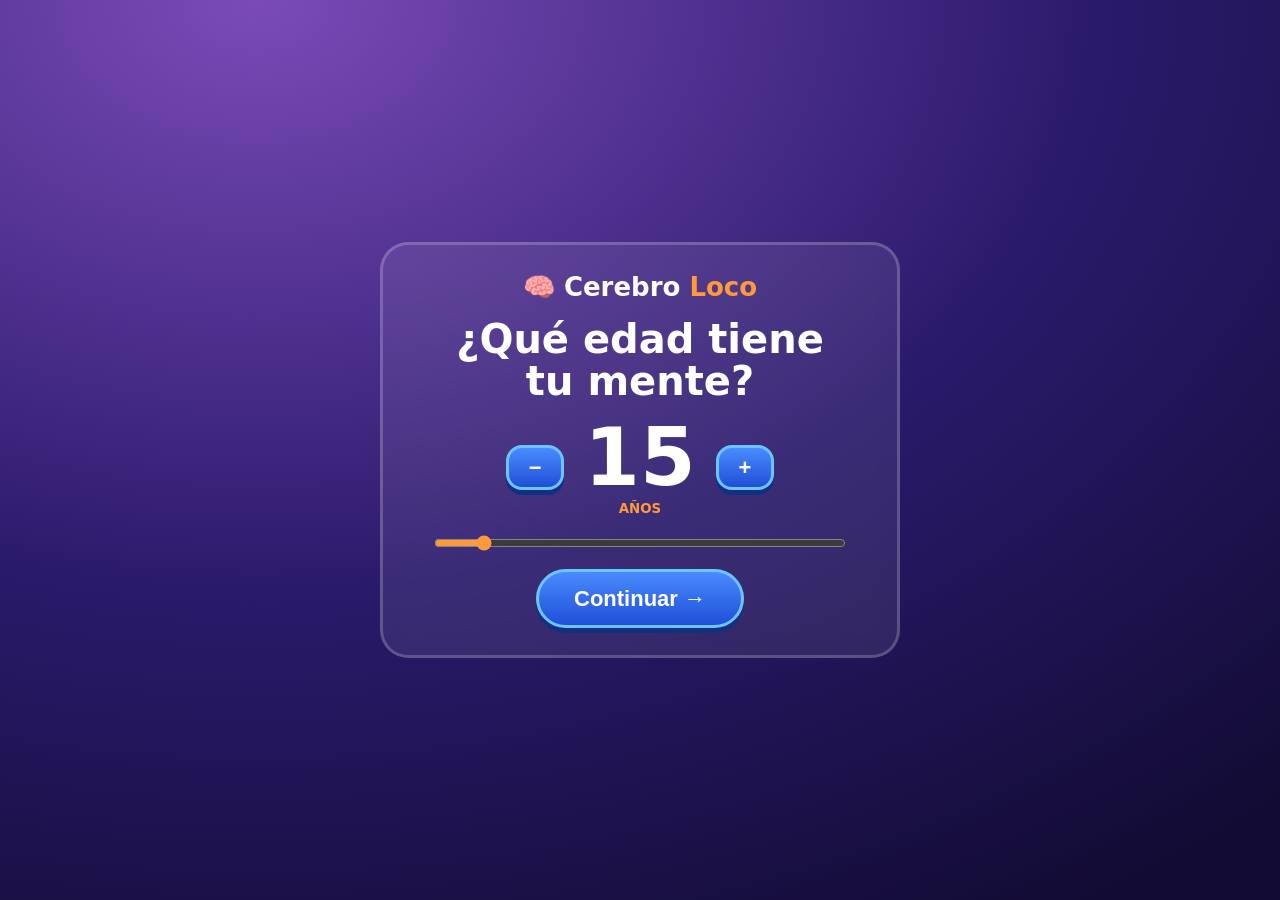
==== commit 82d10d18: "Add files via upload" ====
--- a/index.html
+++ b/index.html
@@ -1,60 +1,26 @@
-<!doctype html>
-<html lang="es">
-<head>
-<meta charset="utf-8">
+<!doctype html><html lang="es"><head><meta charset="utf-8">
 <meta name="viewport" content="width=device-width,initial-scale=1,maximum-scale=1,viewport-fit=cover">
-<meta name="theme-color" content="#183a5b"><meta name="screen-orientation" content="landscape"><meta name="x5-orientation" content="landscape">
-<meta name="description" content="Cerebro Loco: acertijos visuales ilustrados e interactivos."><title>Cerebro Loco Remaster</title>
-
-<link rel="stylesheet" href="./game.css?v=8"><link rel="manifest" href="./app.webmanifest">
-<script src="https://playgama.com/ads/v0.3.js?clid=p_8cd46aa6-cc31-4149-bb34-5f754a653358"></script>
-
-</head>
-<body>
+<meta name="theme-color" content="#1a1245"><title>Cerebro Loco Remaster</title>
+<link rel="stylesheet" href="./game.css?v=9"><link rel="manifest" href="./app.webmanifest">
+<script src="https://playgama.com/ads/v0.3.js?clid=p_8cd46aa6-cc31-4149-bb34-5f754a653358"></script></head><body>
 <main class="app">
-<section class="screen active onboarding" id="onboarding-age">
- <div class="brandmark"><span class="brand-icon">✳</span><span>CEREBRO <b>LOCO</b></span></div>
- <div class="intro"><div class="eyebrow">ANTES DE COMENZAR</div><h1>¿Qué edad<br>tiene tu <em>mente?</em></h1><p>Personalizaremos tus desafíos según tu edad.</p></div>
- <div class="age-panel">
-  <div class="age-label">SELECCIONA TU EDAD</div>
-  <div class="age-wheel"><button class="age-arrow" id="ageDown" aria-label="Disminuir edad">−</button><div class="age-number"><strong id="ageValue">15</strong><span>AÑOS</span></div><button class="age-arrow" id="ageUp" aria-label="Aumentar edad">+</button></div>
-  <input id="ageSlider" type="range" min="5" max="99" value="15" aria-label="Edad">
-  <div class="range-labels"><span>5 años</span><span>99 años</span></div>
- </div>
- <button class="primary" id="nextToNameBtn">CONTINUAR <span>→</span></button>
- <p class="privacy-note">Tu aventura empieza aquí · No necesitas compartir más datos.</p>
-</section>
-<section class="screen onboarding" id="onboarding-name">
- <div class="brandmark"><span class="brand-icon">✳</span><span>CEREBRO <b>LOCO</b></span></div>
- <div class="intro"><div class="eyebrow">UN ÚLTIMO PASO</div><h1>¿Cómo te<br>llamamos, <em>genio?</em></h1><p>Milo está esperando para conocerte.</p></div>
- <div class="name-panel"><label for="inputName">TU NOMBRE</label><input type="text" id="inputName" maxlength="20" autocomplete="given-name" placeholder="Escribe tu nombre"></div>
- <button class="primary" id="saveProfileBtn">¡A JUGAR! <span>→</span></button>
- <button class="text-button" id="backToAge">← Cambiar edad</button>
-</section>
-<section class="screen" id="home">
- <div class="top"><div class="pill" id="userGreeting">HOLA</div><div class="pill coin-pill"><span class="coin-dot">✦</span><b id="coinsHome">0</b> FOCOS</div></div>
- <div class="home-hero"><div class="eyebrow">TU ENTRENAMIENTO MENTAL</div><h1>Piensa distinto.<br><em>Rompe las reglas.</em></h1><div class="mascot-stage"><canvas id="homeCanvas"></canvas><div class="speech">¡Ey! ¿Listo para poner a prueba esa mente?</div></div></div>
- <div class="menu-actions"><button class="primary" id="playBtn">JUGAR AHORA <span>→</span></button><button class="secondary" id="levelsBtn">EXPLORAR NIVELES</button><button class="secondary update-entry" id="updatesBtn">↻ ACTUALIZACIONES</button><button class="ad-button" id="rewardAdBtn">✦ Ver anuncio · +25 focos</button></div>
- <div class="stats"><div class="stat"><span>NIVEL ACTUAL</span><b id="homeProgress">1</b></div><div class="stat"><span>RETOS SUPERADOS</span><b id="homeStars">0</b></div></div>
-</section>
-<section class="screen" id="levels">
- <div class="top"><button class="iconbtn" id="backHome">←</button><div class="pill coin-pill"><span class="coin-dot">✦</span><b id="coinsLevels">0</b> FOCOS</div></div>
- <div class="eyebrow">TU PROGRESO</div><h2 class="heading">Mapa de desafíos</h2><div class="map-summary"><span id="mapCount">0 de 3 escenas completadas</span><span>3 ESCENAS</span></div><div class="progress"><i id="mapProgress"></i></div><div class="level-grid" id="levelGrid"></div>
-</section>
-<section class="screen" id="game">
- <div class="top game-top"><button class="iconbtn" id="backLevels">←</button><div class="pill" id="levelLabel">RETO 01</div><div class="pill coin-pill"><span class="coin-dot">✦</span><b id="coinsGame">0</b></div></div>
- <div class="canvas-container scene-stage"><canvas id="gameCanvas" aria-label="Escena interactiva del acertijo"></canvas><div class="scene-tip" id="sceneTip">Toca los objetos para investigar. Arrastra los que encuentres.</div></div>
- <div class="question" id="question">Cargando desafío…</div><div class="hintline" id="hintline"></div><div class="play-area" id="playArea"></div><div class="feedback" id="feedback" aria-live="polite"></div>
- <div class="hud"><button class="tool-btn" id="hintBtn"><span class="tool-icon">?</span><span class="tool-copy"><b>PISTA</b><small>Ayuda</small></span><strong>25</strong></button><button class="tool-btn" id="skipBtn"><span class="tool-icon">»</span><span class="tool-copy"><b>SALTAR</b><small>Continuar</small></span><strong>75</strong></button></div>
-</section>
-<section class="screen" id="updates">
- <div class="top"><button class="iconbtn" id="backUpdates">←</button><div class="pill">CENTRO DE ACTUALIZACIONES</div></div>
- <div class="update-layout"><div class="update-art"><div class="update-orbit">↻</div><span>VERSIÓN DEL JUEGO</span><strong id="installedVersion">v8</strong><small>Contenido y mejoras</small></div><div class="update-info"><div class="eyebrow">SIEMPRE AL DÍA</div><h2 class="heading">Actualizaciones</h2><p>Comprueba si hay nuevas escenas, mejoras o correcciones disponibles.</p><div class="update-status" id="updateStatus">Versión instalada. Pulsa comprobar para buscar novedades.</div><button class="primary" id="checkUpdatesBtn">COMPROBAR ACTUALIZACIONES <span>↻</span></button><button class="secondary" id="installUpdateBtn" hidden>DESCARGAR ACTUALIZACIÓN</button><div class="update-footnote">Las actualizaciones del motor se publican junto con los archivos nuevos del juego.</div></div></div>
-</section>
-</main>
-<div class="rotate-screen"><div class="rotate-icon">▱</div><strong>Gira tu dispositivo</strong><span>Cerebro Loco está diseñado para jugar en horizontal.</span></div>
-<div class="modal" id="winModal"><div class="modal-card"><div class="win-kicker">DESAFÍO SUPERADO</div><div class="trophy">★</div><h2>¡Mente brillante!</h2><div class="win-reward"><b id="winReward">+10 focos</b></div><p id="winText">Has superado el desafío.</p><div class="modal-actions"><button class="primary" id="nextBtn">SIGUIENTE RETO <span>→</span></button><button class="secondary" id="mapBtn">VOLVER AL MAPA</button></div></div></div>
-<div class="modal update-modal" id="contentUpdateModal"><div class="modal-card update-card"><div class="update-symbol">✦</div><div class="update-kicker">NUEVO CONTENIDO</div><h2>Tu juego acaba de crecer</h2><p id="updateVersion"></p><ul id="updateChangelog"></ul><div class="modal-actions"><button class="primary" id="applyContentUpdate">ACTUALIZAR AHORA <span>→</span></button><button class="text-button" id="laterContentUpdate">LO HARÉ DESPUÉS</button></div></div></div>
-<div class="toast" id="toast"></div>
-<script src="./game.js?v=8" defer></script>
-</body></html>+<section class="screen active" id="onboarding-age"><div class="panel"><div class="logo">🧠 Cerebro <b>Loco</b></div><h1>¿Qué edad tiene tu mente?</h1>
+<div class="age"><button class="rb" id="ageDown">−</button><div><strong id="ageValue">15</strong><small>AÑOS</small></div><button class="rb" id="ageUp">+</button></div>
+<input id="ageSlider" type="range" min="5" max="99" value="15"><button class="btn" id="nextToNameBtn">Continuar →</button></div></section>
+<section class="screen" id="onboarding-name"><div class="panel"><div class="logo">🧠 Cerebro <b>Loco</b></div><h1>¿Cómo te llamamos, genio?</h1>
+<input type="text" id="inputName" maxlength="20" placeholder="Tu nombre"><button class="btn" id="saveProfileBtn">¡A jugar! →</button><button class="link" id="backToAge">← Cambiar edad</button></div></section>
+<section class="screen" id="home"><div class="homebox"><div class="homeleft"><div class="top"><span class="chip" id="userGreeting">HOLA</span><span class="chip">💡 <b id="coinsHome">0</b></span></div>
+<div class="logo big">🧠 Cerebro <b>Loco</b></div><p class="sub">Encuentra objetos, resuelve códigos y escapa de cada habitación.</p>
+<button class="btn" id="playBtn">▶ Jugar</button><button class="btn alt" id="levelsBtn">Misiones</button><button class="btn ghost" id="rewardAdBtn">🎁 Ver anuncio · +25 focos</button></div>
+<div class="homeart"></div></div></section>
+<section class="screen" id="levels"><div class="top"><button class="rb" id="backHome">←</button><span class="chip">💡 <b id="coinsLevels">0</b></span></div>
+<h2>Misiones</h2><p class="sub" id="mapCount"></p><div class="level-grid" id="levelGrid"></div></section>
+<section class="screen" id="game"><div class="stage" id="stage"><img id="bg" alt="" draggable="false">
+<i class="cn" id="coinNum">50</i><div id="hots"></div><button class="hb" id="pauseBtn" aria-label="Pausa"></button><button class="hb" id="hintBtn" aria-label="Pista"></button>
+<button class="hb" id="giftBtn" aria-label="Regalo"></button><button class="hb" id="focosBtn" aria-label="Focos"></button>
+<div class="say" id="say"></div><div class="card" id="card"></div></div></section></main>
+<div class="rotate"><b>Gira tu dispositivo</b><span>Se juega en horizontal.</span></div>
+<div class="modal" id="winModal"><div class="mcard"><div class="trophy">★</div><h2>¡Mente brillante!</h2><b id="winReward">+10 focos</b><p id="winText"></p>
+<button class="btn" id="nextBtn">Siguiente →</button><button class="btn alt" id="mapBtn">Misiones</button></div></div>
+<div class="modal" id="pauseModal"><div class="mcard"><h2>Pausa</h2><button class="btn" id="resumeBtn">Continuar</button><button class="btn alt" id="retryBtn">Reiniciar misión</button><button class="btn ghost" id="exitBtn">Salir al mapa</button></div></div>
+<div class="toast" id="toast"></div><script src="./game.js?v=9" defer></script></body></html>
--- a/game.css
+++ b/game.css
@@ -1,18 +1,29 @@
-@import url('https://fonts.googleapis.com/css2?family=Nunito:wght@500;600;700;800;900&family=Baloo+2:wght@600;700;800&display=swap');
-:root{--navy:#10243c;--navy2:#183a5b;--blue:#2678d9;--blue2:#55a9ff;--cream:#fff6e8;--paper:#fffaf2;--ink:#233246;--muted:#718096;--coral:#ef8068;--coral2:#d85d57;--gold:#f5c75c;--line:#e8d7bf;--shadow:0 14px 34px #091b2d35}
-*{box-sizing:border-box;-webkit-tap-highlight-color:transparent}html,body{width:100%;height:100%;margin:0;overflow:hidden;background:var(--navy);font-family:Nunito,system-ui,sans-serif;color:var(--ink)}button,input{font:inherit}button{border:0;cursor:pointer;touch-action:manipulation;color:inherit}.app{position:relative;width:100vw;height:100dvh;min-height:0;margin:0;padding:clamp(10px,1.7vh,20px) clamp(14px,2vw,30px);overflow:hidden;background:radial-gradient(ellipse at 50% -20%,#42627b 0%,#203c55 48%,#10243c 100%)}
-.screen{display:none;position:absolute;inset:0;width:100%;height:100%;min-height:0;overflow:hidden;padding:clamp(16px,2.2vh,28px) clamp(20px,3vw,48px);animation:none}.screen.active{display:flex;animation:screenIn .22s ease-out both}@keyframes screenIn{from{opacity:0;transform:scale(.995)}to{opacity:1;transform:scale(1)}}
-.brandmark{display:flex;align-items:center;gap:12px;color:#fff8ec;font:900 clamp(15px,1.45vw,21px) 'Baloo 2';letter-spacing:2px}.brandmark b{color:#ff9a7d}.brand-icon{width:46px;height:46px;display:grid;place-items:center;border-radius:15px;background:linear-gradient(145deg,#ff9b7d,#e66e61);color:white;font-size:27px;box-shadow:0 5px 0 #a84e4c,0 9px 22px #081a2b55;border:2px solid #ffd0a7}
-.eyebrow,.age-label,.name-panel label{font-size:clamp(10px,.9vw,13px);font-weight:900;letter-spacing:2px;color:#ffad91}.intro h1,.home-hero h1{font:800 clamp(38px,5.1vw,76px)/.98 'Baloo 2';letter-spacing:-1.8px;margin:12px 0;color:#fff8ec;text-shadow:0 4px 0 #10263d}.intro h1 em,.home-hero h1 em{font-style:normal;color:#ff9b7d}.intro p{color:#d4e1e9;font-size:clamp(13px,1.2vw,17px);line-height:1.55;margin:0;max-width:420px}
-.onboarding{display:grid!important;grid-template-columns:minmax(0,1fr) minmax(320px,.9fr);grid-template-rows:auto minmax(0,1fr) auto;align-items:center;gap:clamp(12px,2vh,24px) clamp(24px,5vw,76px);max-width:1240px;margin:auto}.onboarding .brandmark{grid-column:1/-1;grid-row:1;align-self:start}.onboarding .intro{grid-column:1;grid-row:2;align-self:center;margin:0}.onboarding .age-panel,.onboarding .name-panel{grid-column:2;grid-row:2;align-self:center;width:100%;padding:clamp(22px,3vw,42px);border-radius:30px;background:linear-gradient(145deg,#fffaf2,#f3e5d2);border:2px solid #ffe2bd;box-shadow:0 12px 0 #091b2b45,0 22px 50px #081a2b55}.age-label{text-align:center;color:#d86c5e}.age-wheel{display:flex;align-items:center;justify-content:space-between;margin:22px 0}.age-number{display:flex;align-items:baseline;gap:10px;color:var(--navy)}.age-number strong{font:800 clamp(60px,6vw,86px)/.9 'Baloo 2';letter-spacing:-3px}.age-number span{font-size:12px;letter-spacing:1.5px;color:#8c7968;font-weight:900}.age-arrow{width:54px;height:54px;border-radius:17px;background:linear-gradient(145deg,#4fa7f7,#1765c4);color:white;font-size:29px;font-weight:900;box-shadow:0 5px 0 #104c91,0 8px 18px #14508b33}.age-arrow:active{transform:translateY(3px);box-shadow:0 2px 0 #104c91}input[type=range]{width:100%;accent-color:#287bd6;height:7px}.range-labels{display:flex;justify-content:space-between;color:#95836e;font-size:11px;font-weight:800;margin-top:7px}.name-panel{display:flex;flex-direction:column;gap:14px}.name-panel label{color:#d86c5e}.name-panel input{width:100%;background:#fff;border:2px solid #e7d5bf;border-radius:17px;padding:17px 19px;color:#26394d;font-size:clamp(16px,1.4vw,20px);font-weight:800;outline:none}.name-panel input:focus{border-color:#3990e8;box-shadow:0 0 0 4px #3990e822}.primary,.secondary,.ad-button{width:100%;min-height:54px;border-radius:18px;padding:14px 20px;font-size:clamp(12px,1.05vw,15px);font-weight:1000;letter-spacing:.7px;display:flex;align-items:center;justify-content:center;gap:16px;transition:transform .14s,filter .14s,box-shadow .14s}.primary{background:linear-gradient(180deg,#55aaff 0%,#2476d5 100%);color:white;border:2px solid #9bd1ff;box-shadow:0 6px 0 #104d91,0 12px 24px #061a2b55;text-shadow:0 2px 1px #174f86}.primary span{font-size:22px}.primary:active,.secondary:active,.ad-button:active{transform:translateY(4px);filter:brightness(1.06);box-shadow:0 2px 0 #104d91}.onboarding>.primary{grid-column:2;grid-row:3}.privacy-note,.onboarding #backToAge{grid-column:1;grid-row:3;align-self:center;text-align:left;color:#b7c9d4;font-size:12px;margin:0}.text-button{background:transparent;color:#d6e5ed;font-size:13px;font-weight:900;padding:12px}.onboarding #backToAge{grid-column:1;grid-row:3}
-.secondary{background:linear-gradient(180deg,#fffaf2,#e7f1fa);color:#22527e;border:2px solid #d6eaff;box-shadow:0 5px 0 #9abbd7}.ad-button{background:#193a58;color:#ffe4a1;border:1px solid #6487a2;box-shadow:0 4px 0 #0c2034}.top{display:flex;align-items:center;justify-content:space-between;gap:12px;margin:0}.pill{background:linear-gradient(180deg,#fffaf3,#f1e4d2);border:2px solid #ffe3c4;border-radius:16px;padding:10px 16px;font-size:clamp(11px,1vw,14px);font-weight:1000;letter-spacing:.5px;color:#27415b;box-shadow:0 4px 0 #0c233b55}.coin-pill{display:flex;align-items:center;gap:8px}.coin-pill b{color:#bd8123}.coin-dot{color:#e8ad35}.iconbtn{width:48px;height:48px;border-radius:16px;background:linear-gradient(180deg,#55aaff,#2374d0);border:2px solid #a5d6ff;color:#fff;font-size:23px;box-shadow:0 5px 0 #104c91}
-#home.active{display:grid;grid-template-columns:minmax(0,1.05fr) minmax(320px,.8fr);grid-template-rows:auto minmax(0,1fr) auto;gap:clamp(12px,2vh,24px) clamp(24px,4vw,60px);max-width:1280px;margin:auto}#home>.top{grid-column:1/-1;grid-row:1}.home-hero{grid-column:1;grid-row:2;align-self:center;min-width:0;padding:0}.home-hero h1{font-size:clamp(42px,5.3vw,78px);margin:10px 0 17px}.mascot-stage{height:clamp(180px,34vh,330px);position:relative;margin:0;border-radius:28px;overflow:hidden;border:2px solid #b9ddf4;background:linear-gradient(135deg,#f5d5a7,#6ca3bd);box-shadow:0 10px 0 #0a2035,0 18px 38px #071a2b66}.mascot-stage canvas{width:100%;height:100%;display:block}.speech{position:absolute;right:16px;top:16px;max-width:230px;background:#fff9ee;color:#33465a;border:2px solid #fff;border-radius:18px 18px 5px 18px;padding:12px 15px;font-size:clamp(11px,1vw,14px);font-weight:900;box-shadow:0 6px 18px #10243c35}.menu-actions{grid-column:2;grid-row:2;align-self:center;display:grid;gap:clamp(11px,1.8vh,18px);width:100%;max-width:480px;margin:auto}.menu-actions .primary,.menu-actions .secondary,.menu-actions .ad-button{min-height:clamp(56px,7vh,76px);border-radius:20px}.stats{grid-column:2;grid-row:3;display:grid;grid-template-columns:1fr 1fr;gap:12px;margin:0}.stat{background:linear-gradient(145deg,#fff9ef,#e9f3f8);border:2px solid #d8e8f2;border-radius:18px;padding:13px 16px;display:flex;flex-direction:column;gap:5px;box-shadow:0 5px 0 #0d2942}.stat span{font-size:10px;letter-spacing:1px;color:#71869a;font-weight:1000}.stat b{font:800 27px 'Baloo 2';color:#236db6}
-#levels.active{display:flex;flex-direction:column;max-width:1240px;margin:auto;gap:clamp(10px,1.7vh,20px)}#levels .top{margin-bottom:5px}.heading{font:800 clamp(34px,4vw,55px) 'Baloo 2';letter-spacing:-.5px;margin:0;color:#fff8ec}.map-summary{display:flex;justify-content:space-between;color:#d8e7ef;font-size:13px;font-weight:1000;letter-spacing:.6px}.progress{height:11px;background:#0b2034;border:1px solid #6386a0;border-radius:20px;overflow:hidden}.progress i{display:block;height:100%;background:linear-gradient(90deg,#4da9ff,#ff9b7c);width:0;transition:width .3s}.level-grid{display:grid;grid-template-columns:repeat(3,minmax(0,1fr));gap:clamp(14px,2.2vw,28px);flex:1;align-content:center}.level{min-height:clamp(130px,23vh,220px);aspect-ratio:16/9;border-radius:24px;position:relative;overflow:hidden;text-align:left;padding:clamp(16px,2vw,26px);background:linear-gradient(135deg,#fff3df,#c8e3f1);border:3px solid #fff1d8;box-shadow:0 7px 0 #0b2035,0 14px 28px #06192b55;display:flex;flex-direction:column;justify-content:flex-end;gap:8px;color:#1c4265}.level:before{content:'ESCENA';position:absolute;left:clamp(16px,2vw,26px);top:clamp(14px,1.6vw,20px);font-size:10px;letter-spacing:2px;font-weight:1000;color:#53758d}.level span{font:900 clamp(28px,3.4vw,46px) 'Baloo 2';color:#2479ca}.level small{font:900 clamp(12px,1.2vw,16px)/1.25 Nunito;color:#3e566b;max-width:92%;text-align:left}.level.done{background:linear-gradient(135deg,#b9f0d3,#d9f0fa);border-color:#e4fff0}.level.done span{color:#1b8a65}
-#game.active{display:block;position:relative;padding:0;overflow:hidden}#game .scene-stage{position:absolute;inset:0;z-index:0;width:100%;height:100%;min-height:0;margin:0;border:0;border-radius:0;box-shadow:none;background:#162f46}#gameCanvas{display:block;width:100%;height:100%;touch-action:none}#game .game-top{position:absolute;z-index:5;top:clamp(10px,1.5vh,18px);left:clamp(12px,1.8vw,26px);right:clamp(12px,1.8vw,26px);display:flex;justify-content:flex-start;gap:10px;margin:0;pointer-events:none}#game .game-top>*{pointer-events:auto;box-shadow:0 5px 18px #07151b55}#game .game-top .pill{background:#fff7e9ed}#game .question{position:absolute;z-index:4;top:clamp(72px,11vh,112px);right:clamp(16px,2.5vw,38px);width:min(36vw,490px);margin:0;text-align:left;background:#fff8eef2;border:2px solid #fff;border-radius:24px;padding:clamp(14px,1.8vw,24px);font:800 clamp(18px,2vw,28px)/1.18 'Baloo 2';color:#3a2b25;box-shadow:0 12px 32px #07151b55}#game .hintline{position:absolute;z-index:4;top:clamp(175px,27vh,265px);right:clamp(18px,2.8vw,42px);width:min(34vw,450px);text-align:left;color:#fff0c9;text-shadow:0 2px 5px #14232c;font-size:13px;min-height:20px;font-weight:900}#game .feedback{position:absolute;z-index:4;right:clamp(18px,2.8vw,42px);bottom:clamp(90px,13vh,125px);width:min(34vw,450px);text-align:left;color:#fff0c9;text-shadow:0 2px 5px #14232c;font-weight:900}#game .hud{position:absolute;z-index:5;right:clamp(14px,2vw,30px);bottom:clamp(14px,2vh,24px);width:min(37vw,490px);display:flex;gap:12px;padding:0}#game .tool-btn{flex:1;min-width:0;display:flex;align-items:center;gap:10px;text-align:left;background:linear-gradient(180deg,#fffaf2f2,#f1e1cbf2);border:2px solid #fff; border-radius:19px;padding:10px 13px;box-shadow:0 6px 0 #0b203a,0 10px 22px #07151b55;backdrop-filter:blur(8px)}.tool-icon{width:39px;height:39px;flex:none;border-radius:13px;background:linear-gradient(180deg,#56adff,#1f6dc5);color:#fff;display:grid;place-items:center;font:900 21px 'Baloo 2';box-shadow:0 3px 0 #104b8d}.tool-copy{display:flex;flex-direction:column;gap:2px;flex:1}.tool-copy b{font-size:11px;letter-spacing:1px;color:#28435d}.tool-copy small{font-size:10px;color:#758495}.tool-btn strong{font-size:12px;color:#bd8123}#game .scene-tip{position:absolute;z-index:4;left:clamp(14px,2vw,30px);right:auto;bottom:clamp(14px,2vh,24px);max-width:min(38vw,460px);background:#142f48dd;color:#fff4e5;border:1px solid #b7d9ed;border-radius:15px;padding:10px 15px;font-size:12px;font-weight:900;text-align:center;backdrop-filter:blur(8px)}
-#updates.active{display:grid;grid-template-columns:minmax(250px,.8fr) minmax(360px,1.2fr);align-items:center;gap:clamp(25px,5vw,70px);max-width:1180px;margin:auto}#updates .top{position:absolute;left:clamp(20px,3vw,48px);right:clamp(20px,3vw,48px);top:clamp(18px,2vh,28px)}.update-layout{display:contents}.update-art{grid-column:1;min-height:clamp(250px,52vh,440px);border-radius:32px;background:linear-gradient(145deg,#f6c77b,#ec806b 52%,#397e9e);display:flex;flex-direction:column;align-items:center;justify-content:center;color:#fff8e9;box-shadow:0 12px 0 #0a2035,0 18px 40px #0b171c55;position:relative;overflow:hidden}.update-art:before,.update-art:after{content:'';position:absolute;border:2px solid #ffffff55;border-radius:50%;width:270px;height:270px}.update-art:after{width:360px;height:360px}.update-orbit{font-size:90px;line-height:1;text-shadow:0 6px 0 #9d5148;animation:spinSlow 12s linear infinite}.update-art span{font-size:11px;font-weight:1000;letter-spacing:2px;margin-top:18px}.update-art strong{font:900 56px 'Baloo 2'}.update-art small{font-size:13px}.update-info{grid-column:2;max-width:560px;padding-top:45px}.update-info .heading{color:#fff8ec}.update-info p{color:#dce8ee;line-height:1.6}.update-status{background:#ffffff17;border:1px solid #ffffff40;border-radius:16px;padding:14px 16px;color:#fff4e6;font-size:13px;line-height:1.5;margin:18px 0}.update-info .primary,.update-info .secondary{margin-top:12px}.update-footnote{font-size:11px;color:#b8c9d2;margin-top:14px;line-height:1.5}
-.modal{position:fixed;inset:0;z-index:10;display:none;align-items:center;justify-content:center;padding:20px;background:#071a2dcc;backdrop-filter:blur(8px)}.modal.show{display:flex;animation:fade .2s ease}@keyframes fade{from{opacity:0}to{opacity:1}}.modal-card{width:min(520px,90vw);max-height:88dvh;overflow:auto;background:linear-gradient(145deg,#fffaf2,#f1e3d0);border:3px solid #fff;border-radius:28px;padding:clamp(22px,3vw,36px);text-align:center;box-shadow:0 12px 0 #0a2035,0 22px 65px #06182b77}.win-kicker,.update-kicker{font-size:10px;letter-spacing:1.8px;font-weight:1000;color:#d76e5d}.trophy,.update-symbol{font-size:47px;color:#d39b3e;margin:17px auto 7px;text-shadow:0 3px 0 #f5dca3}.modal-card h2{font:800 32px 'Baloo 2';margin:7px 0;color:#213d58}.modal-card p{font-size:13px;line-height:1.6;color:#6f7e8a}.win-reward{display:inline-block;background:#f7e9c8;border:1px solid #e8d09d;color:#a5742b;padding:9px 17px;border-radius:30px;font-size:13px;margin:8px}.modal-actions{display:grid;gap:11px;margin-top:20px}.update-modal{z-index:12}.update-symbol{width:66px;height:66px;border-radius:22px;background:#f7e9c8;display:grid;place-items:center}.update-card ul{padding-left:20px;text-align:left;color:#718096;font-size:12px;line-height:1.8}.toast{position:fixed;left:50%;bottom:20px;transform:translate(-50%,20px);opacity:0;pointer-events:none;background:#fff8eb;color:#263d53;border:2px solid #fff;border-radius:14px;padding:12px 17px;font-size:12px;font-weight:1000;box-shadow:var(--shadow);z-index:30;transition:.25s}.toast.show{opacity:1;transform:translate(-50%,0)}.rotate-screen{display:none}
-@keyframes spinSlow{to{transform:rotate(360deg)}}@media(orientation:portrait){.app{display:none}.rotate-screen{position:fixed;inset:0;display:flex;flex-direction:column;align-items:center;justify-content:center;gap:16px;background:linear-gradient(145deg,#243b55,#10243c);color:#fff4e8;text-align:center;padding:30px}.rotate-screen strong{font:800 27px 'Baloo 2'}.rotate-screen span{max-width:300px;color:#c6d4de;font-size:14px;line-height:1.5}.rotate-icon{font-size:70px;transform:rotate(90deg);color:#f1a17b}}
-@media(max-height:560px) and (orientation:landscape){.screen{padding:10px 18px}.onboarding .intro h1{font-size:clamp(34px,5vh,48px)}.age-panel,.name-panel{padding:18px!important}.age-number strong{font-size:54px}.home-hero h1{font-size:clamp(36px,5.4vh,54px)}.mascot-stage{height:25vh}.menu-actions{gap:8px}.menu-actions .primary,.menu-actions .secondary,.menu-actions .ad-button{min-height:43px;padding:8px 14px}.level{min-height:110px}#game .question{top:65px;padding:12px 16px;font-size:18px}#game .hintline{top:150px}#game .hud{width:min(39vw,430px)}#game .tool-btn{min-height:46px;padding:7px 10px}.update-art{min-height:220px}}
-@media(max-width:760px) and (orientation:landscape){.screen{padding:10px 14px}.onboarding{grid-template-columns:minmax(0,1fr) minmax(250px,.9fr);gap:10px 18px}.intro h1{font-size:clamp(30px,5vw,42px)}.age-panel,.name-panel{padding:16px!important}.age-number strong{font-size:50px}.primary,.secondary,.ad-button{min-height:44px;padding:10px 14px}.home-hero h1{font-size:clamp(32px,5vw,46px)}.mascot-stage{height:25vh}.menu-actions{gap:8px}.stats{gap:6px}.stat{padding:8px}.level-grid{gap:8px}.level{min-height:95px;padding:12px}.level small{font-size:11px}#game .question{width:38vw;font-size:16px}#game .hintline{width:36vw;top:160px}#game .hud{width:39vw}.tool-copy small{display:none}.tool-icon{width:31px;height:31px}}
-@media(prefers-reduced-motion:reduce){*,*:before,*:after{animation-duration:.01ms!important;animation-iteration-count:1!important;scroll-behavior:auto!important}}
-[hidden]{display:none!important}
+:root{--ink:#1a1245;--p:#6b3fa0;--b:#2f6bff;--b2:#6cc4ff;--o:#ff9a3c;--cream:#fff3dc}
+*{box-sizing:border-box;-webkit-tap-highlight-color:transparent;user-select:none}html,body{margin:0;width:100%;height:100%;overflow:hidden;background:radial-gradient(120% 120% at 20% 0,#7a4bb8,#2a1a6b 55%,#120b33);font-family:'Baloo 2',Nunito,system-ui,sans-serif;color:#fff}
+.app,.screen{position:absolute;inset:0}.screen{display:none;padding:2.5vh 4vw;align-items:center;justify-content:center}.screen.active{display:flex}
+.panel{width:min(520px,90vw);display:flex;flex-direction:column;gap:1.8vh;align-items:center;text-align:center;background:#ffffff14;border:3px solid #ffffff33;border-radius:28px;padding:3vh 4vw;backdrop-filter:blur(10px)}
+.logo{font-weight:800;font-size:clamp(18px,3vw,26px);color:#fff}.logo b{color:var(--o)}.logo.big{font-size:clamp(34px,6vw,64px);line-height:1}
+h1{font-size:clamp(24px,4.2vw,40px);margin:0;line-height:1.05}h2{font-size:clamp(28px,4vw,42px);margin:0}.sub{margin:0;color:#e4d8ff;font-weight:600;font-size:clamp(14px,1.8vw,18px)}
+.btn,.rb{font:800 clamp(16px,2.2vw,22px)/1 'Baloo 2',sans-serif;color:#fff;border:3px solid var(--b2);border-radius:999px;padding:.7em 1.6em;background:linear-gradient(#4a8bff,#1f4fd8);box-shadow:0 5px 0 #12307f;cursor:pointer;transition:transform .08s}
+.btn:active,.rb:active,.hb:active{transform:translateY(3px) scale(.96)}.btn.alt{background:linear-gradient(#ffb457,#f0781f);border-color:#ffd9a0;box-shadow:0 5px 0 #a24b0c}
+.btn.ghost{background:#ffffff1c;border-color:#ffffff55;box-shadow:none;font-size:clamp(13px,1.7vw,17px)}.link{background:none;border:0;color:#d9c9ff;font:700 16px 'Baloo 2'}
+.rb{padding:.4em .9em;border-radius:16px}.chip{background:#12123a99;border:2px solid #ffffff44;border-radius:999px;padding:.2em .9em;font-weight:800}
+.age{display:flex;align-items:center;gap:20px}.age strong{font-size:clamp(50px,9vw,80px);line-height:1;display:block}.age small{color:var(--o);font-weight:800}
+input[type=text]{width:100%;font:700 20px 'Baloo 2';padding:.6em 1em;border-radius:16px;border:3px solid var(--b2);background:#fff;color:var(--ink);text-align:center}input[type=range]{width:100%;accent-color:var(--o)}
+.homebox{display:grid;grid-template-columns:1fr 1fr;gap:4vw;width:min(1100px,100%);height:100%;align-items:center}.homeleft{display:flex;flex-direction:column;gap:1.6vh;align-items:flex-start}.top{display:flex;gap:10px;align-items:center;justify-content:space-between;width:100%}
+.homeart{height:min(80vh,100%);border-radius:28px;border:4px solid var(--b2);background:url(scene-01.webp) 18% 50%/cover;box-shadow:0 10px 40px #0008}
+#levels{flex-direction:column;align-items:stretch;justify-content:flex-start;gap:1.5vh}.level-grid{display:grid;grid-template-columns:repeat(3,1fr);gap:2vw;flex:1;min-height:0}
+.level{position:relative;border:3px solid var(--b2);border-radius:22px;overflow:hidden;background:#000 center/cover;cursor:pointer;color:#fff;font:800 clamp(14px,2vw,20px) 'Baloo 2';text-align:left;padding:0}
+.level span{position:absolute;left:0;right:0;bottom:0;padding:.5em .8em;background:linear-gradient(transparent,#120b33e0)}.level.done:after{content:'✓';position:absolute;top:8px;right:10px;background:#3ccf6e;border-radius:50%;width:2em;height:2em;display:grid;place-items:center}
+#game{padding:0;background:#000}.stage{position:relative;width:min(100vw,calc(100vh*16/9));aspect-ratio:16/9;container-type:inline-size;overflow:hidden}.stage img{position:absolute;inset:0;width:100%;height:100%;pointer-events:none}
+.cn{position:absolute;transform:translate(-50%,-50%);background:#14377f;color:#fff;font:800 3cqw/1 'Baloo 2';font-style:normal;width:4.6%;height:5.8%;display:grid;place-items:center;pointer-events:none}
+.hb,.hot{position:absolute;background:transparent;border:0;padding:0;cursor:pointer;border-radius:14px}.hb:active{background:#ffffff33}.hot{pointer-events:auto}.hot.glow{animation:gl 1s infinite;box-shadow:0 0 0 .5cqw #ffe27a,0 0 3cqw #ffd04d}
+@keyframes gl{50%{opacity:.35}}#pauseBtn{left:1.6%;top:1.2%;width:7%;height:13%}#hintBtn{left:1.4%;top:84.5%;width:18%;height:13%}#giftBtn{left:89%;top:.8%;width:10%;height:15%}#focosBtn{left:81.5%;top:84.5%;width:17.5%;height:14%}
+.say{position:absolute;left:50%;bottom:3%;transform:translate(-50%,20px);opacity:0;background:var(--cream);color:var(--ink);font:800 2.4cqw 'Baloo 2';padding:.4em 1.1em;border-radius:999px;border:.3cqw solid #ff9a3c;box-shadow:0 .4cqw 0 #a24b0c;pointer-events:none;transition:.25s;max-width:60%;text-align:center}.say.on{opacity:1;transform:translate(-50%,0)}
+.card{position:absolute;inset:0;display:none;align-items:center;justify-content:center;flex-direction:column;gap:1.5cqw;background:#120b33cc;color:var(--ink);font:800 2.6cqw 'Baloo 2';z-index:5}.card.on{display:flex}
+.paper{background:var(--cream);border:.4cqw solid var(--o);border-radius:2cqw;padding:2cqw 4cqw;text-align:center;line-height:1.2}.grid3{display:grid;grid-template-columns:repeat(3,7cqw);gap:1cqw;justify-content:center}.grid3 b,.grid3 button{height:7cqw;border-radius:1.4cqw;font:800 3.6cqw 'Baloo 2';border:.3cqw solid var(--b2);background:linear-gradient(#4a8bff,#1f4fd8);color:#fff;display:grid;place-items:center}
+.disp{font:800 5cqw 'Baloo 2';letter-spacing:1.2cqw;background:#fff;color:var(--ink);border-radius:1.4cqw;padding:.1em 1em;min-width:20cqw;text-align:center;min-height:1.3em}.shake{animation:sh .3s}@keyframes sh{25%{transform:translateX(-1cqw)}75%{transform:translateX(1cqw)}}
+.item{position:absolute;width:7%;transform:translate(-50%,-50%);touch-action:none;cursor:grab;filter:drop-shadow(0 0 1.2cqw #ffd04d);animation:fl 1.2s infinite alternate;z-index:3}@keyframes fl{to{margin-top:-.8cqw}}
+.modal{position:fixed;inset:0;z-index:20;display:none;align-items:center;justify-content:center;background:#120b33cc;backdrop-filter:blur(6px)}.modal.show{display:flex}.mcard{display:flex;flex-direction:column;gap:1.4vh;align-items:center;text-align:center;background:linear-gradient(#4b2a8f,#2a1a6b);border:4px solid var(--b2);border-radius:28px;padding:3vh 4vw;min-width:min(380px,80vw)}.trophy{font-size:60px;color:var(--o)}.mcard p{margin:0;color:#e4d8ff}
+.toast{position:fixed;left:50%;top:12px;transform:translateX(-50%);background:var(--cream);color:var(--ink);font-weight:800;padding:.4em 1em;border-radius:999px;opacity:0;pointer-events:none;transition:.2s;z-index:30}.toast.show{opacity:1}
+.rotate{display:none}@media(orientation:portrait){.app{display:none}.rotate{position:fixed;inset:0;display:flex;flex-direction:column;align-items:center;justify-content:center;font-size:22px}}
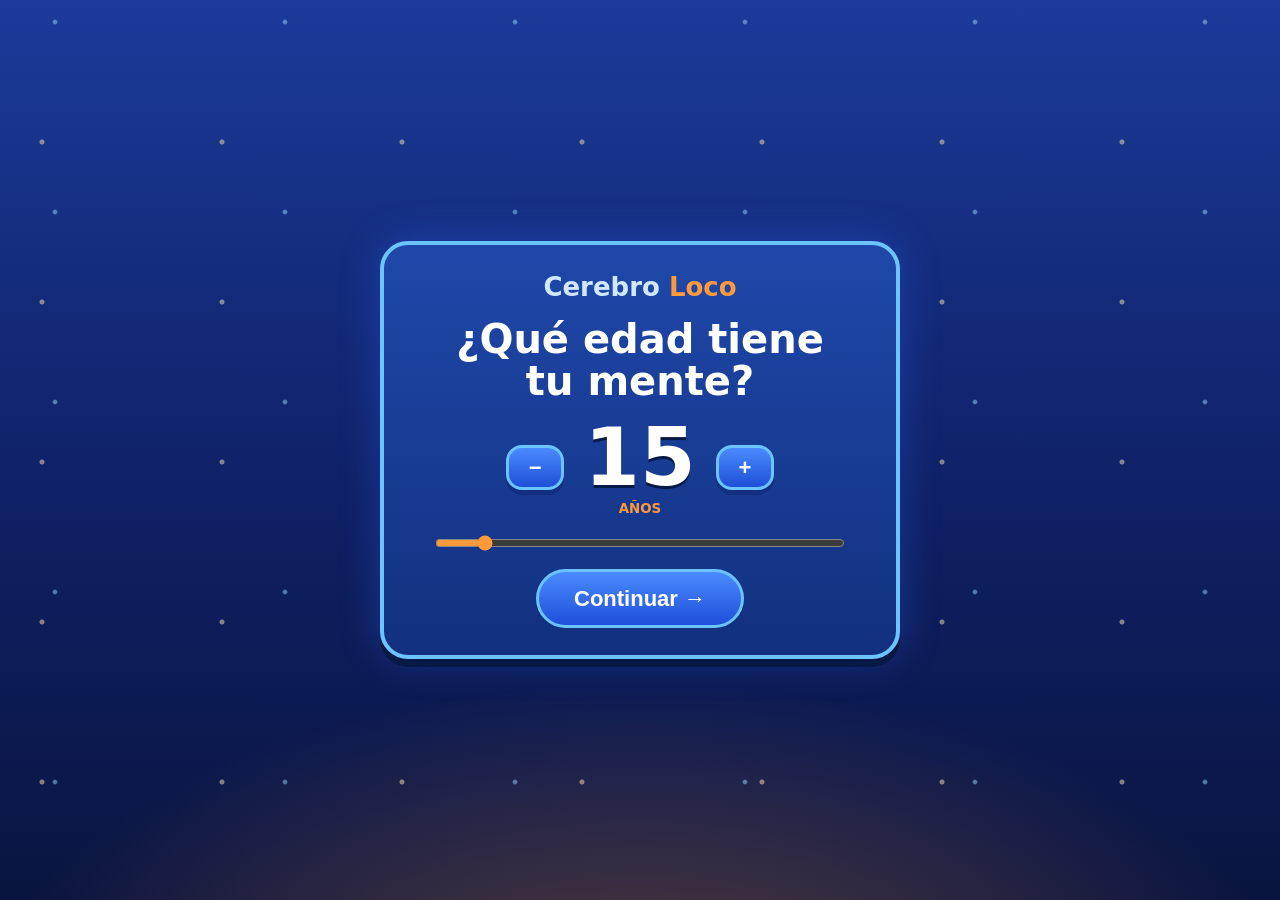
==== commit 43ef1677: "Add files via upload" ====
--- a/index.html
+++ b/index.html
@@ -1,19 +1,19 @@
 <!doctype html><html lang="es"><head><meta charset="utf-8">
 <meta name="viewport" content="width=device-width,initial-scale=1,maximum-scale=1,viewport-fit=cover">
 <meta name="theme-color" content="#1a1245"><title>Cerebro Loco Remaster</title>
-<link rel="stylesheet" href="./game.css?v=9"><link rel="manifest" href="./app.webmanifest">
+<link rel="stylesheet" href="./game.css?v=10"><link rel="manifest" href="./app.webmanifest">
 <script src="https://playgama.com/ads/v0.3.js?clid=p_8cd46aa6-cc31-4149-bb34-5f754a653358"></script></head><body>
 <main class="app">
-<section class="screen active" id="onboarding-age"><div class="panel"><div class="logo">🧠 Cerebro <b>Loco</b></div><h1>¿Qué edad tiene tu mente?</h1>
-<div class="age"><button class="rb" id="ageDown">−</button><div><strong id="ageValue">15</strong><small>AÑOS</small></div><button class="rb" id="ageUp">+</button></div>
+<section class="screen active" id="onboarding-age"><div class="panel"><div class="logo">Cerebro <b>Loco</b></div><h1>¿Qué edad tiene tu mente?</h1>
+<div class="age"><button class="rb" id="ageDown" aria-label="Menos">−</button><div><strong id="ageValue">15</strong><small>AÑOS</small></div><button class="rb" id="ageUp">+</button></div>
 <input id="ageSlider" type="range" min="5" max="99" value="15"><button class="btn" id="nextToNameBtn">Continuar →</button></div></section>
-<section class="screen" id="onboarding-name"><div class="panel"><div class="logo">🧠 Cerebro <b>Loco</b></div><h1>¿Cómo te llamamos, genio?</h1>
+<section class="screen" id="onboarding-name"><div class="panel"><div class="logo">Cerebro <b>Loco</b></div><h1>¿Cómo te llamamos, genio?</h1>
 <input type="text" id="inputName" maxlength="20" placeholder="Tu nombre"><button class="btn" id="saveProfileBtn">¡A jugar! →</button><button class="link" id="backToAge">← Cambiar edad</button></div></section>
-<section class="screen" id="home"><div class="homebox"><div class="homeleft"><div class="top"><span class="chip" id="userGreeting">HOLA</span><span class="chip">💡 <b id="coinsHome">0</b></span></div>
-<div class="logo big">🧠 Cerebro <b>Loco</b></div><p class="sub">Encuentra objetos, resuelve códigos y escapa de cada habitación.</p>
-<button class="btn" id="playBtn">▶ Jugar</button><button class="btn alt" id="levelsBtn">Misiones</button><button class="btn ghost" id="rewardAdBtn">🎁 Ver anuncio · +25 focos</button></div>
-<div class="homeart"></div></div></section>
-<section class="screen" id="levels"><div class="top"><button class="rb" id="backHome">←</button><span class="chip">💡 <b id="coinsLevels">0</b></span></div>
+<section class="screen" id="home"><div class="top htop"><span class="chip" id="userGreeting">HOLA</span><span class="chip">💡 <b id="coinsHome">0</b></span></div>
+<div class="homec"><div class="logo big">Cerebro <b>Loco</b></div><div class="tag">REMASTER</div><p class="sub">Encuentra objetos, resuelve códigos y escapa de cada habitación.</p>
+<div class="row"><button class="btn big" id="playBtn"><svg class="ic" viewBox="0 0 24 24"><path d="M7 4l13 8-13 8z" fill="currentColor"/></svg>Jugar</button><button class="btn alt big" id="levelsBtn">Misiones</button></div>
+<div class="row"><button class="btn ghost" id="rewardAdBtn"><svg class="ic" viewBox="0 0 24 24"><rect x="3" y="10" width="18" height="11" rx="2" fill="#2f6bff" stroke="#6cc4ff" stroke-width="1.5"/><rect x="10.5" y="10" width="3" height="11" fill="#ffd23c"/><rect x="2" y="6.5" width="20" height="4" rx="1.5" fill="#4a8bff" stroke="#6cc4ff" stroke-width="1.5"/><path d="M12 6.5C9 1 5 4 8 6.5zM12 6.5c3-5.500 7-2.500 4 0z" fill="#ffd23c"/></svg>+25 focos</button><button class="btn ghost" id="musicBtn"></button></div></div></section>
+<section class="screen" id="levels"><div class="top"><button class="back" id="backHome"><svg class="ic" viewBox="0 0 24 24"><path d="M15 5l-7 7 7 7" fill="none" stroke="currentColor" stroke-width="3" stroke-linecap="round" stroke-linejoin="round"/></svg>Volver</button><span class="chip">💡 <b id="coinsLevels">0</b></span></div>
 <h2>Misiones</h2><p class="sub" id="mapCount"></p><div class="level-grid" id="levelGrid"></div></section>
 <section class="screen" id="game"><div class="stage" id="stage"><img id="bg" alt="" draggable="false">
 <i class="cn" id="coinNum">50</i><div id="hots"></div><button class="hb" id="pauseBtn" aria-label="Pausa"></button><button class="hb" id="hintBtn" aria-label="Pista"></button>
@@ -22,5 +22,5 @@
 <div class="rotate"><b>Gira tu dispositivo</b><span>Se juega en horizontal.</span></div>
 <div class="modal" id="winModal"><div class="mcard"><div class="trophy">★</div><h2>¡Mente brillante!</h2><b id="winReward">+10 focos</b><p id="winText"></p>
 <button class="btn" id="nextBtn">Siguiente →</button><button class="btn alt" id="mapBtn">Misiones</button></div></div>
-<div class="modal" id="pauseModal"><div class="mcard"><h2>Pausa</h2><button class="btn" id="resumeBtn">Continuar</button><button class="btn alt" id="retryBtn">Reiniciar misión</button><button class="btn ghost" id="exitBtn">Salir al mapa</button></div></div>
-<div class="toast" id="toast"></div><script src="./game.js?v=9" defer></script></body></html>
+<div class="modal" id="pauseModal"><div class="mcard"><h2>Pausa</h2><button class="btn" id="resumeBtn">Continuar</button><button class="btn alt" id="retryBtn">Reiniciar misión</button><button class="btn ghost" id="musicBtn2"></button><button class="btn skip" id="skipBtn">Saltar misión · 75 focos</button><button class="btn ghost" id="exitBtn">Salir al mapa</button></div></div>
+<div class="toast" id="toast"></div><script src="./game.js?v=10" defer></script></body></html>
--- a/game.css
+++ b/game.css
@@ -27,3 +27,17 @@
 .modal{position:fixed;inset:0;z-index:20;display:none;align-items:center;justify-content:center;background:#120b33cc;backdrop-filter:blur(6px)}.modal.show{display:flex}.mcard{display:flex;flex-direction:column;gap:1.4vh;align-items:center;text-align:center;background:linear-gradient(#4b2a8f,#2a1a6b);border:4px solid var(--b2);border-radius:28px;padding:3vh 4vw;min-width:min(380px,80vw)}.trophy{font-size:60px;color:var(--o)}.mcard p{margin:0;color:#e4d8ff}
 .toast{position:fixed;left:50%;top:12px;transform:translateX(-50%);background:var(--cream);color:var(--ink);font-weight:800;padding:.4em 1em;border-radius:999px;opacity:0;pointer-events:none;transition:.2s;z-index:30}.toast.show{opacity:1}
 .rotate{display:none}@media(orientation:portrait){.app{display:none}.rotate{position:fixed;inset:0;display:flex;flex-direction:column;align-items:center;justify-content:center;font-size:22px}}
+.homec{display:flex;flex-direction:column;align-items:center;gap:1.4vh;text-align:center;width:min(640px,94vw);position:relative}.homec .top{position:absolute;top:-6vh;left:0}
+.homec:before{content:'';position:absolute;inset:-20vh -10vw;background:radial-gradient(closest-side,#ff9a3c40,transparent);z-index:-1}
+.brain{font-size:clamp(50px,11vh,90px);animation:fl2 2s ease-in-out infinite alternate}@keyframes fl2{to{transform:translateY(-8px) rotate(4deg)}}
+.row{display:flex;gap:14px;flex-wrap:wrap;justify-content:center}.btn.big{font-size:clamp(20px,3.4vh,28px);min-width:min(220px,40vw)}
+.mcard{gap:14px;padding:26px 30px;width:min(360px,86vw)}.mcard .btn{width:100%;min-height:56px;font-size:20px;padding:.5em 1em;white-space:nowrap}.mcard .btn.ghost{background:#ffffff26;border:3px solid #ffffff66;color:#fff;box-shadow:0 4px 0 #0005}
+.homeart{display:none}
+html,body{background:radial-gradient(80% 60% at 50% 115%,#ff9a3c55,transparent 65%),linear-gradient(#1b3a9a,#0f2166 55%,#0a1440)}
+.app:before{content:'';position:absolute;inset:0;pointer-events:none;background:radial-gradient(circle,#ffe9a8 0 2px,transparent 3px) 12% 30%/180px 160px,radial-gradient(circle,#9fd8ff 0 1.5px,transparent 3px) 60% 70%/230px 190px;opacity:.5;animation:dr 12s linear infinite}@keyframes dr{to{background-position:12% 130%,60% 170%}}
+.ic{width:1.15em;height:1.15em;margin-right:.4em;vertical-align:-.2em;flex:none}.btn,.chip,.back{display:inline-flex;align-items:center;justify-content:center}.chip .ic{margin-right:.3em}
+.htop{position:absolute;top:3vh;left:4vw;right:4vw;width:auto}.homec{position:static;gap:1.2vh}.homec:before{display:none}
+.logo.big{font-size:clamp(40px,8vh,72px);letter-spacing:1px;text-shadow:0 4px 0 #0a1440}.tag{font:800 clamp(12px,2vh,16px)/1 'Baloo 2';letter-spacing:.5em;color:#6cc4ff;margin:-.2em 0 .6em .5em}
+.back{gap:.2em;font:800 clamp(15px,2.2vh,19px) 'Baloo 2';color:#fff;background:#0f2a6b;border:3px solid #6cc4ff;border-radius:14px;padding:.45em 1.1em .45em .7em;box-shadow:0 4px 0 #071a45;cursor:pointer}.back:active{transform:translateY(3px)}.back .ic{margin:0 .2em 0 0}
+.panel{background:linear-gradient(#1f48aa,#12307f);border:4px solid #6cc4ff;box-shadow:0 8px 0 #071a45,0 0 40px #2f6bff55;backdrop-filter:none}.panel .logo{color:#cfe8ff}.age strong{color:#fff;text-shadow:0 3px 0 #071a45}input[type=text]{background:#eaf4ff;border-color:#ffb457}
+.btn.skip{background:#ffffff1f;border:3px solid #ffd9a0;color:#ffd9a0;box-shadow:0 4px 0 #0005;font-size:17px}
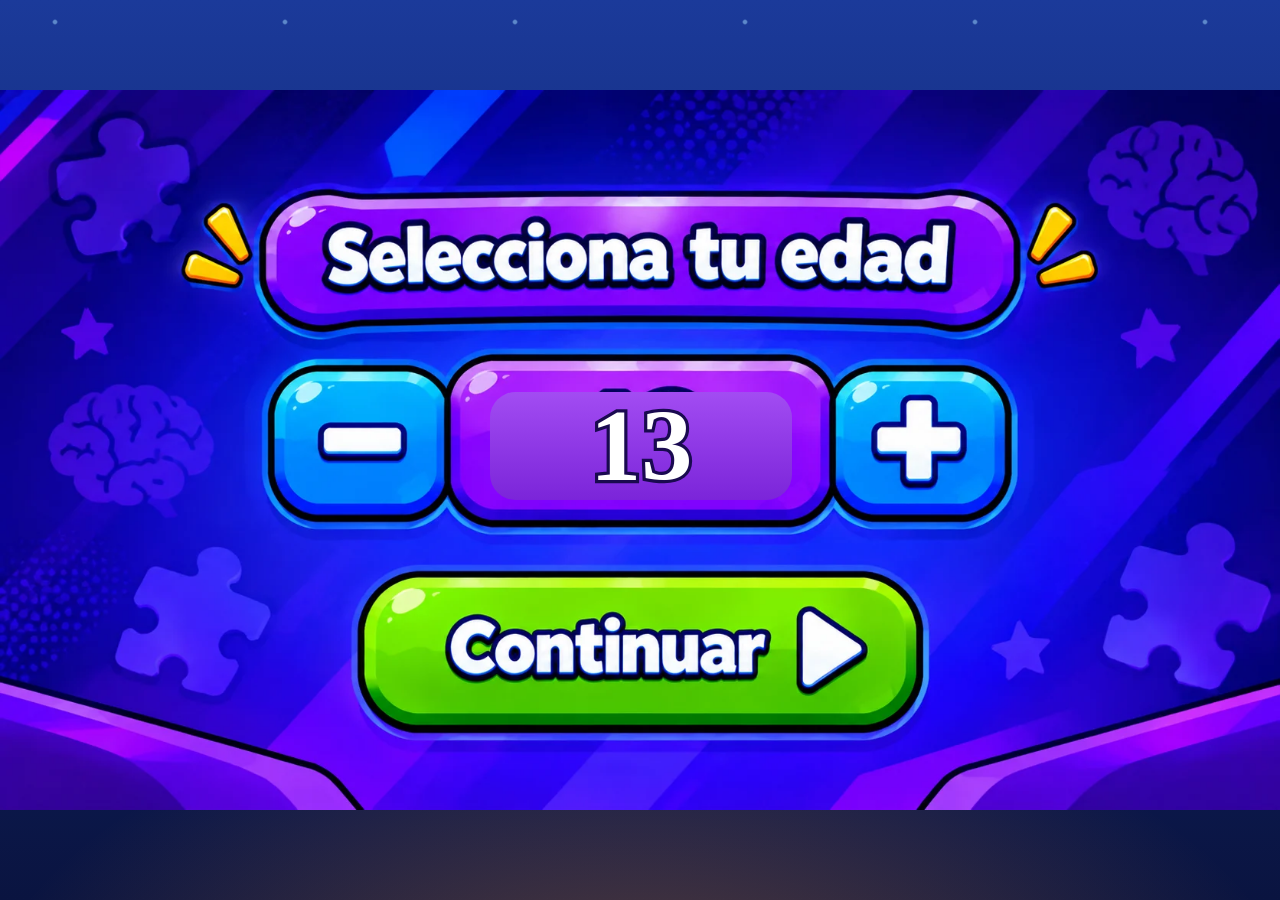
==== commit 9b9df261: "Add files via upload" ====
--- a/index.html
+++ b/index.html
@@ -1,18 +1,12 @@
 <!doctype html><html lang="es"><head><meta charset="utf-8">
 <meta name="viewport" content="width=device-width,initial-scale=1,maximum-scale=1,viewport-fit=cover">
-<meta name="theme-color" content="#1a1245"><title>Cerebro Loco Remaster</title>
-<link rel="stylesheet" href="./game.css?v=10"><link rel="manifest" href="./app.webmanifest">
-<script src="https://playgama.com/ads/v0.3.js?clid=p_8cd46aa6-cc31-4149-bb34-5f754a653358"></script></head><body>
+<meta name="mobile-web-app-capable" content="yes"><meta name="apple-mobile-web-app-capable" content="yes"><meta name="apple-mobile-web-app-status-bar-style" content="black-translucent"><meta name="theme-color" content="#1a1245"><title>Cerebro Loco Remaster</title>
+<link rel="stylesheet" href="./game.css?v=15"><link rel="manifest" href="./app.webmanifest">
+</head><body>
 <main class="app">
-<section class="screen active" id="onboarding-age"><div class="panel"><div class="logo">Cerebro <b>Loco</b></div><h1>¿Qué edad tiene tu mente?</h1>
-<div class="age"><button class="rb" id="ageDown" aria-label="Menos">−</button><div><strong id="ageValue">15</strong><small>AÑOS</small></div><button class="rb" id="ageUp">+</button></div>
-<input id="ageSlider" type="range" min="5" max="99" value="15"><button class="btn" id="nextToNameBtn">Continuar →</button></div></section>
-<section class="screen" id="onboarding-name"><div class="panel"><div class="logo">Cerebro <b>Loco</b></div><h1>¿Cómo te llamamos, genio?</h1>
-<input type="text" id="inputName" maxlength="20" placeholder="Tu nombre"><button class="btn" id="saveProfileBtn">¡A jugar! →</button><button class="link" id="backToAge">← Cambiar edad</button></div></section>
-<section class="screen" id="home"><div class="top htop"><span class="chip" id="userGreeting">HOLA</span><span class="chip">💡 <b id="coinsHome">0</b></span></div>
-<div class="homec"><div class="logo big">Cerebro <b>Loco</b></div><div class="tag">REMASTER</div><p class="sub">Encuentra objetos, resuelve códigos y escapa de cada habitación.</p>
-<div class="row"><button class="btn big" id="playBtn"><svg class="ic" viewBox="0 0 24 24"><path d="M7 4l13 8-13 8z" fill="currentColor"/></svg>Jugar</button><button class="btn alt big" id="levelsBtn">Misiones</button></div>
-<div class="row"><button class="btn ghost" id="rewardAdBtn"><svg class="ic" viewBox="0 0 24 24"><rect x="3" y="10" width="18" height="11" rx="2" fill="#2f6bff" stroke="#6cc4ff" stroke-width="1.5"/><rect x="10.5" y="10" width="3" height="11" fill="#ffd23c"/><rect x="2" y="6.5" width="20" height="4" rx="1.5" fill="#4a8bff" stroke="#6cc4ff" stroke-width="1.5"/><path d="M12 6.5C9 1 5 4 8 6.5zM12 6.5c3-5.500 7-2.500 4 0z" fill="#ffd23c"/></svg>+25 focos</button><button class="btn ghost" id="musicBtn"></button></div></div></section>
+<section class="screen art active" id="onboarding-age"><div class="stage"><img src="ui-age.webp" alt="" draggable="false"><div class="agenum" id="ageNum">13</div><div id="ageHits"></div></div></section>
+<section class="screen art" id="onboarding-name"><div class="stage"><img src="ui-name.webp" alt="" draggable="false"><input id="inputName" type="text" maxlength="14" autocomplete="off" aria-label="Tu nombre"><div id="nameHits"></div></div></section>
+<section class="screen art" id="home"><div class="stage"><img src="ui-home.webp" alt="" draggable="false"><div class="xpw"><i id="xpFill"></i></div><div id="homeHits"></div></div></section>
 <section class="screen" id="levels"><div class="top"><button class="back" id="backHome"><svg class="ic" viewBox="0 0 24 24"><path d="M15 5l-7 7 7 7" fill="none" stroke="currentColor" stroke-width="3" stroke-linecap="round" stroke-linejoin="round"/></svg>Volver</button><span class="chip">💡 <b id="coinsLevels">0</b></span></div>
 <h2>Misiones</h2><p class="sub" id="mapCount"></p><div class="level-grid" id="levelGrid"></div></section>
 <section class="screen" id="game"><div class="stage" id="stage"><img id="bg" alt="" draggable="false">
@@ -23,4 +17,10 @@
 <div class="modal" id="winModal"><div class="mcard"><div class="trophy">★</div><h2>¡Mente brillante!</h2><b id="winReward">+10 focos</b><p id="winText"></p>
 <button class="btn" id="nextBtn">Siguiente →</button><button class="btn alt" id="mapBtn">Misiones</button></div></div>
 <div class="modal" id="pauseModal"><div class="mcard"><h2>Pausa</h2><button class="btn" id="resumeBtn">Continuar</button><button class="btn alt" id="retryBtn">Reiniciar misión</button><button class="btn ghost" id="musicBtn2"></button><button class="btn skip" id="skipBtn">Saltar misión · 75 focos</button><button class="btn ghost" id="exitBtn">Salir al mapa</button></div></div>
-<div class="toast" id="toast"></div><script src="./game.js?v=10" defer></script></body></html>
+<div class="modal" id="coinsModal"><div class="nf"><button class="nfx" id="coinsX" aria-label="Cerrar"><svg viewBox="0 0 24 24"><path d="M6 6l12 12M18 6L6 18" stroke="#fff" stroke-width="4.5" stroke-linecap="round"/></svg></button>
+<svg class="nfb1" viewBox="0 0 64 64"><path d="M32 4a18 18 0 0 0-10 33v8h20v-8A18 18 0 0 0 32 4z" fill="#ffd23c" stroke="#d98a00" stroke-width="2.5"/><rect x="23" y="47" width="18" height="7" rx="2" fill="#bfe3ff" stroke="#3b7bd8" stroke-width="2"/><path d="M52 8l5-4M56 18l6-1M10 8L5 4" stroke="#ffd23c" stroke-width="3.5" stroke-linecap="round"/></svg>
+<div class="nft">¡Sin focos!</div><p>Mira un anuncio para obtener <b>25</b> focos</p>
+<div class="nfr"><button class="nb1" id="coinsClose">Cerrar</button><button class="nb2" id="coinsAd"><svg viewBox="0 0 24 24"><path d="M7 4l13 8-13 8z" fill="#fff"/></svg>Ver Anuncio</button></div></div></div>
+<div class="modal" id="setModal"><div class="mcard"><h2>Ajustes</h2><button class="btn ghost" id="musicBtn"></button><button class="btn ghost" id="renameBtn">Cambiar nombre</button><button class="btn" id="setClose">Cerrar</button></div></div>
+<div class="modal" id="statModal"><div class="mcard"><h2>Tu progreso</h2><p id="statText"></p><button class="btn" id="statClose">Cerrar</button></div></div>
+<div class="toast" id="toast"></div><script src="./game.js?v=15" defer></script></body></html>
--- a/game.css
+++ b/game.css
@@ -41,3 +41,19 @@
 .back{gap:.2em;font:800 clamp(15px,2.2vh,19px) 'Baloo 2';color:#fff;background:#0f2a6b;border:3px solid #6cc4ff;border-radius:14px;padding:.45em 1.1em .45em .7em;box-shadow:0 4px 0 #071a45;cursor:pointer}.back:active{transform:translateY(3px)}.back .ic{margin:0 .2em 0 0}
 .panel{background:linear-gradient(#1f48aa,#12307f);border:4px solid #6cc4ff;box-shadow:0 8px 0 #071a45,0 0 40px #2f6bff55;backdrop-filter:none}.panel .logo{color:#cfe8ff}.age strong{color:#fff;text-shadow:0 3px 0 #071a45}input[type=text]{background:#eaf4ff;border-color:#ffb457}
 .btn.skip{background:#ffffff1f;border:3px solid #ffd9a0;color:#ffd9a0;box-shadow:0 4px 0 #0005;font-size:17px}
+
+html,body{overscroll-behavior:none;touch-action:manipulation}
+
+.stage{touch-action:none}
+
+.screen.art{padding:0}.art .stage{flex:none}.xpw{position:absolute;left:7.8%;top:4.5%;width:11.5%;height:6.2%;border-radius:999px;overflow:hidden}.xpw i{display:block;height:100%;width:0;background:linear-gradient(#ffd23c,#ff9a3c);transition:width .5s}
+.agenum{position:absolute;left:38.3%;top:42%;width:23.6%;height:14.9%;display:grid;place-items:center;font:800 8cqw/1 'Baloo 2';color:#fff;-webkit-text-stroke:.5cqw #1a0a50;paint-order:stroke fill;background:linear-gradient(#a24cf2,#7b25d9);border-radius:2cqw;pointer-events:none}
+#inputName{position:absolute;left:24.2%;top:40.9%;width:56%;height:16.5%;background:transparent;border:0;outline:0;color:#fff;font:800 6cqw 'Baloo 2';padding:0;user-select:text;-webkit-user-select:text}
+.nf{position:relative;width:min(560px,88vw);padding:7% 6% 6%;border-radius:28px;background:linear-gradient(#4aa2ff,#2757e0);border:5px solid #6cc4ff;box-shadow:0 0 0 4px #14225e,0 12px 40px #000a;text-align:center;color:#fff;font-family:'Baloo 2',sans-serif}
+.nft{margin:0 0 .3em 24%;font-weight:800;font-size:clamp(26px,5vw,42px);line-height:1.3;background:linear-gradient(#b04bff,#7a2ee8);border-radius:999px;padding:.05em .5em;-webkit-text-stroke:.07em #14225e;paint-order:stroke fill}
+.nf p{margin:.2em 0 .8em 24%;font-weight:800;font-size:clamp(18px,3.4vw,28px);line-height:1.15;-webkit-text-stroke:.07em #14225e;paint-order:stroke fill}.nf p b{color:#ffe61a;font-size:1.4em}
+.nfb1{position:absolute;left:-3%;top:-14%;width:30%;filter:drop-shadow(0 4px 0 #0005)}.nfx{position:absolute;right:-3%;top:-9%;width:13%;aspect-ratio:1;border-radius:50%;background:#e8262f;border:4px solid #fff;box-shadow:0 4px 0 #8a0f15;padding:8px}.nfx svg{width:100%;height:100%}
+.nfr{display:flex;gap:4%}.nfr button{flex:1;min-height:56px;font:800 clamp(18px,3.4vw,26px) 'Baloo 2';color:#fff;-webkit-text-stroke:.06em #14225e;paint-order:stroke fill;border-radius:999px;border:4px solid #14225e;display:flex;align-items:center;justify-content:center;gap:.3em;cursor:pointer}
+.nfr button:active{transform:translateY(3px)}.nb1{background:linear-gradient(#b04bff,#7a2ee8);box-shadow:0 5px 0 #3c1590}.nb2{background:linear-gradient(#8fff1a,#4fc400);box-shadow:0 5px 0 #2a7a00}.nb2 svg{width:1.1em;height:1.1em}
+.nfr button{font-family:'Baloo 2',Nunito,system-ui,sans-serif;white-space:nowrap;font-size:clamp(16px,3vw,24px)}.nf{padding:6% 6% 5%}.nf p{margin-bottom:.6em}.nft{margin-top:.2em}
+.nf{padding:30px 28px 26px}
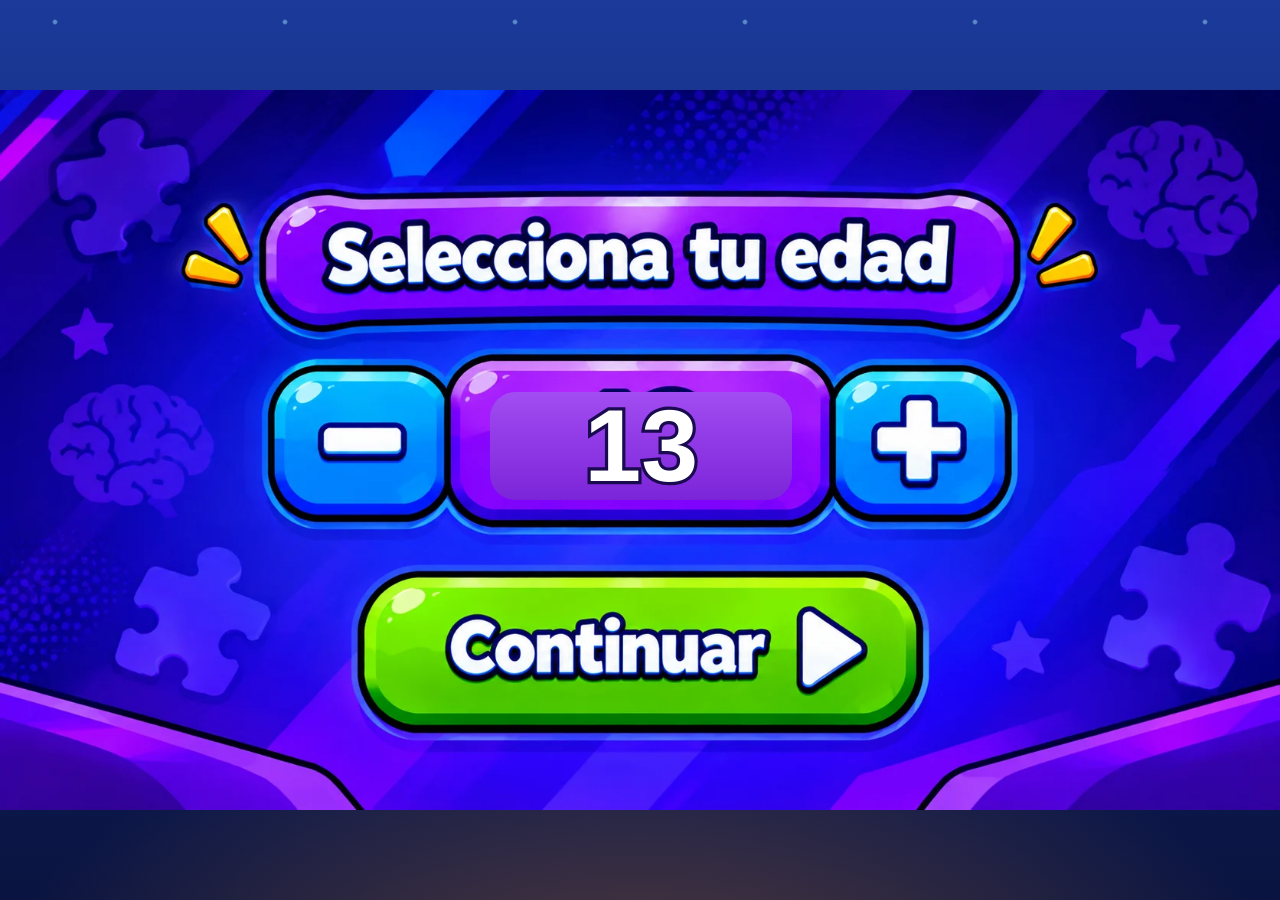
==== commit ff13d6c2: "Add files via upload" ====
--- a/index.html
+++ b/index.html
@@ -1,26 +1,16 @@
 <!doctype html><html lang="es"><head><meta charset="utf-8">
 <meta name="viewport" content="width=device-width,initial-scale=1,maximum-scale=1,viewport-fit=cover">
 <meta name="mobile-web-app-capable" content="yes"><meta name="apple-mobile-web-app-capable" content="yes"><meta name="apple-mobile-web-app-status-bar-style" content="black-translucent"><meta name="theme-color" content="#1a1245"><title>Cerebro Loco Remaster</title>
-<link rel="stylesheet" href="./game.css?v=15"><link rel="manifest" href="./app.webmanifest">
+<link rel="stylesheet" href="./game.css?v=16"><link rel="manifest" href="./app.webmanifest">
 </head><body>
 <main class="app">
 <section class="screen art active" id="onboarding-age"><div class="stage"><img src="ui-age.webp" alt="" draggable="false"><div class="agenum" id="ageNum">13</div><div id="ageHits"></div></div></section>
 <section class="screen art" id="onboarding-name"><div class="stage"><img src="ui-name.webp" alt="" draggable="false"><input id="inputName" type="text" maxlength="14" autocomplete="off" aria-label="Tu nombre"><div id="nameHits"></div></div></section>
 <section class="screen art" id="home"><div class="stage"><img src="ui-home.webp" alt="" draggable="false"><div class="xpw"><i id="xpFill"></i></div><div id="homeHits"></div></div></section>
-<section class="screen" id="levels"><div class="top"><button class="back" id="backHome"><svg class="ic" viewBox="0 0 24 24"><path d="M15 5l-7 7 7 7" fill="none" stroke="currentColor" stroke-width="3" stroke-linecap="round" stroke-linejoin="round"/></svg>Volver</button><span class="chip">💡 <b id="coinsLevels">0</b></span></div>
-<h2>Misiones</h2><p class="sub" id="mapCount"></p><div class="level-grid" id="levelGrid"></div></section>
+<section class="screen" id="levels"></section>
 <section class="screen" id="game"><div class="stage" id="stage"><img id="bg" alt="" draggable="false">
 <i class="cn" id="coinNum">50</i><div id="hots"></div><button class="hb" id="pauseBtn" aria-label="Pausa"></button><button class="hb" id="hintBtn" aria-label="Pista"></button>
 <button class="hb" id="giftBtn" aria-label="Regalo"></button><button class="hb" id="focosBtn" aria-label="Focos"></button>
 <div class="say" id="say"></div><div class="card" id="card"></div></div></section></main>
 <div class="rotate"><b>Gira tu dispositivo</b><span>Se juega en horizontal.</span></div>
-<div class="modal" id="winModal"><div class="mcard"><div class="trophy">★</div><h2>¡Mente brillante!</h2><b id="winReward">+10 focos</b><p id="winText"></p>
-<button class="btn" id="nextBtn">Siguiente →</button><button class="btn alt" id="mapBtn">Misiones</button></div></div>
-<div class="modal" id="pauseModal"><div class="mcard"><h2>Pausa</h2><button class="btn" id="resumeBtn">Continuar</button><button class="btn alt" id="retryBtn">Reiniciar misión</button><button class="btn ghost" id="musicBtn2"></button><button class="btn skip" id="skipBtn">Saltar misión · 75 focos</button><button class="btn ghost" id="exitBtn">Salir al mapa</button></div></div>
-<div class="modal" id="coinsModal"><div class="nf"><button class="nfx" id="coinsX" aria-label="Cerrar"><svg viewBox="0 0 24 24"><path d="M6 6l12 12M18 6L6 18" stroke="#fff" stroke-width="4.5" stroke-linecap="round"/></svg></button>
-<svg class="nfb1" viewBox="0 0 64 64"><path d="M32 4a18 18 0 0 0-10 33v8h20v-8A18 18 0 0 0 32 4z" fill="#ffd23c" stroke="#d98a00" stroke-width="2.5"/><rect x="23" y="47" width="18" height="7" rx="2" fill="#bfe3ff" stroke="#3b7bd8" stroke-width="2"/><path d="M52 8l5-4M56 18l6-1M10 8L5 4" stroke="#ffd23c" stroke-width="3.5" stroke-linecap="round"/></svg>
-<div class="nft">¡Sin focos!</div><p>Mira un anuncio para obtener <b>25</b> focos</p>
-<div class="nfr"><button class="nb1" id="coinsClose">Cerrar</button><button class="nb2" id="coinsAd"><svg viewBox="0 0 24 24"><path d="M7 4l13 8-13 8z" fill="#fff"/></svg>Ver Anuncio</button></div></div></div>
-<div class="modal" id="setModal"><div class="mcard"><h2>Ajustes</h2><button class="btn ghost" id="musicBtn"></button><button class="btn ghost" id="renameBtn">Cambiar nombre</button><button class="btn" id="setClose">Cerrar</button></div></div>
-<div class="modal" id="statModal"><div class="mcard"><h2>Tu progreso</h2><p id="statText"></p><button class="btn" id="statClose">Cerrar</button></div></div>
-<div class="toast" id="toast"></div><script src="./game.js?v=15" defer></script></body></html>
+<div class="toast" id="toast"></div><script src="./game.js?v=16" defer></script></body></html>
--- a/game.css
+++ b/game.css
@@ -6,23 +6,23 @@
 h1{font-size:clamp(24px,4.2vw,40px);margin:0;line-height:1.05}h2{font-size:clamp(28px,4vw,42px);margin:0}.sub{margin:0;color:#e4d8ff;font-weight:600;font-size:clamp(14px,1.8vw,18px)}
 .btn,.rb{font:800 clamp(16px,2.2vw,22px)/1 'Baloo 2',sans-serif;color:#fff;border:3px solid var(--b2);border-radius:999px;padding:.7em 1.6em;background:linear-gradient(#4a8bff,#1f4fd8);box-shadow:0 5px 0 #12307f;cursor:pointer;transition:transform .08s}
 .btn:active,.rb:active,.hb:active{transform:translateY(3px) scale(.96)}.btn.alt{background:linear-gradient(#ffb457,#f0781f);border-color:#ffd9a0;box-shadow:0 5px 0 #a24b0c}
-.btn.ghost{background:#ffffff1c;border-color:#ffffff55;box-shadow:none;font-size:clamp(13px,1.7vw,17px)}.link{background:none;border:0;color:#d9c9ff;font:700 16px 'Baloo 2'}
+.btn.ghost{background:#ffffff1c;border-color:#ffffff55;box-shadow:none;font-size:clamp(13px,1.7vw,17px)}.link{background:none;border:0;color:#d9c9ff;font:700 16px 'Baloo 2',sans-serif}
 .rb{padding:.4em .9em;border-radius:16px}.chip{background:#12123a99;border:2px solid #ffffff44;border-radius:999px;padding:.2em .9em;font-weight:800}
 .age{display:flex;align-items:center;gap:20px}.age strong{font-size:clamp(50px,9vw,80px);line-height:1;display:block}.age small{color:var(--o);font-weight:800}
-input[type=text]{width:100%;font:700 20px 'Baloo 2';padding:.6em 1em;border-radius:16px;border:3px solid var(--b2);background:#fff;color:var(--ink);text-align:center}input[type=range]{width:100%;accent-color:var(--o)}
+input[type=text]{width:100%;font:700 20px 'Baloo 2',sans-serif;padding:.6em 1em;border-radius:16px;border:3px solid var(--b2);background:#fff;color:var(--ink);text-align:center}input[type=range]{width:100%;accent-color:var(--o)}
 .homebox{display:grid;grid-template-columns:1fr 1fr;gap:4vw;width:min(1100px,100%);height:100%;align-items:center}.homeleft{display:flex;flex-direction:column;gap:1.6vh;align-items:flex-start}.top{display:flex;gap:10px;align-items:center;justify-content:space-between;width:100%}
 .homeart{height:min(80vh,100%);border-radius:28px;border:4px solid var(--b2);background:url(scene-01.webp) 18% 50%/cover;box-shadow:0 10px 40px #0008}
 #levels{flex-direction:column;align-items:stretch;justify-content:flex-start;gap:1.5vh}.level-grid{display:grid;grid-template-columns:repeat(3,1fr);gap:2vw;flex:1;min-height:0}
-.level{position:relative;border:3px solid var(--b2);border-radius:22px;overflow:hidden;background:#000 center/cover;cursor:pointer;color:#fff;font:800 clamp(14px,2vw,20px) 'Baloo 2';text-align:left;padding:0}
+.level{position:relative;border:3px solid var(--b2);border-radius:22px;overflow:hidden;background:#000 center/cover;cursor:pointer;color:#fff;font:800 clamp(14px,2vw,20px) 'Baloo 2',sans-serif;text-align:left;padding:0}
 .level span{position:absolute;left:0;right:0;bottom:0;padding:.5em .8em;background:linear-gradient(transparent,#120b33e0)}.level.done:after{content:'✓';position:absolute;top:8px;right:10px;background:#3ccf6e;border-radius:50%;width:2em;height:2em;display:grid;place-items:center}
 #game{padding:0;background:#000}.stage{position:relative;width:min(100vw,calc(100vh*16/9));aspect-ratio:16/9;container-type:inline-size;overflow:hidden}.stage img{position:absolute;inset:0;width:100%;height:100%;pointer-events:none}
-.cn{position:absolute;transform:translate(-50%,-50%);background:#14377f;color:#fff;font:800 3cqw/1 'Baloo 2';font-style:normal;width:4.6%;height:5.8%;display:grid;place-items:center;pointer-events:none}
+.cn{position:absolute;transform:translate(-50%,-50%);background:#14377f;color:#fff;font:800 3cqw/1 'Baloo 2',sans-serif;font-style:normal;width:4.6%;height:5.8%;display:grid;place-items:center;pointer-events:none}
 .hb,.hot{position:absolute;background:transparent;border:0;padding:0;cursor:pointer;border-radius:14px}.hb:active{background:#ffffff33}.hot{pointer-events:auto}.hot.glow{animation:gl 1s infinite;box-shadow:0 0 0 .5cqw #ffe27a,0 0 3cqw #ffd04d}
 @keyframes gl{50%{opacity:.35}}#pauseBtn{left:1.6%;top:1.2%;width:7%;height:13%}#hintBtn{left:1.4%;top:84.5%;width:18%;height:13%}#giftBtn{left:89%;top:.8%;width:10%;height:15%}#focosBtn{left:81.5%;top:84.5%;width:17.5%;height:14%}
-.say{position:absolute;left:50%;bottom:3%;transform:translate(-50%,20px);opacity:0;background:var(--cream);color:var(--ink);font:800 2.4cqw 'Baloo 2';padding:.4em 1.1em;border-radius:999px;border:.3cqw solid #ff9a3c;box-shadow:0 .4cqw 0 #a24b0c;pointer-events:none;transition:.25s;max-width:60%;text-align:center}.say.on{opacity:1;transform:translate(-50%,0)}
-.card{position:absolute;inset:0;display:none;align-items:center;justify-content:center;flex-direction:column;gap:1.5cqw;background:#120b33cc;color:var(--ink);font:800 2.6cqw 'Baloo 2';z-index:5}.card.on{display:flex}
-.paper{background:var(--cream);border:.4cqw solid var(--o);border-radius:2cqw;padding:2cqw 4cqw;text-align:center;line-height:1.2}.grid3{display:grid;grid-template-columns:repeat(3,7cqw);gap:1cqw;justify-content:center}.grid3 b,.grid3 button{height:7cqw;border-radius:1.4cqw;font:800 3.6cqw 'Baloo 2';border:.3cqw solid var(--b2);background:linear-gradient(#4a8bff,#1f4fd8);color:#fff;display:grid;place-items:center}
-.disp{font:800 5cqw 'Baloo 2';letter-spacing:1.2cqw;background:#fff;color:var(--ink);border-radius:1.4cqw;padding:.1em 1em;min-width:20cqw;text-align:center;min-height:1.3em}.shake{animation:sh .3s}@keyframes sh{25%{transform:translateX(-1cqw)}75%{transform:translateX(1cqw)}}
+.say{position:absolute;left:50%;bottom:3%;transform:translate(-50%,20px);opacity:0;background:var(--cream);color:var(--ink);font:800 2.4cqw 'Baloo 2',sans-serif;padding:.4em 1.1em;border-radius:999px;border:.3cqw solid #ff9a3c;box-shadow:0 .4cqw 0 #a24b0c;pointer-events:none;transition:.25s;max-width:60%;text-align:center}.say.on{opacity:1;transform:translate(-50%,0)}
+.card{position:absolute;inset:0;display:none;align-items:center;justify-content:center;flex-direction:column;gap:1.5cqw;background:#120b33cc;color:var(--ink);font:800 2.6cqw 'Baloo 2',sans-serif;z-index:5}.card.on{display:flex}
+.paper{background:var(--cream);border:.4cqw solid var(--o);border-radius:2cqw;padding:2cqw 4cqw;text-align:center;line-height:1.2}.grid3{display:grid;grid-template-columns:repeat(3,7cqw);gap:1cqw;justify-content:center}.grid3 b,.grid3 button{height:7cqw;border-radius:1.4cqw;font:800 3.6cqw 'Baloo 2',sans-serif;border:.3cqw solid var(--b2);background:linear-gradient(#4a8bff,#1f4fd8);color:#fff;display:grid;place-items:center}
+.disp{font:800 5cqw 'Baloo 2',sans-serif;letter-spacing:1.2cqw;background:#fff;color:var(--ink);border-radius:1.4cqw;padding:.1em 1em;min-width:20cqw;text-align:center;min-height:1.3em}.shake{animation:sh .3s}@keyframes sh{25%{transform:translateX(-1cqw)}75%{transform:translateX(1cqw)}}
 .item{position:absolute;width:7%;transform:translate(-50%,-50%);touch-action:none;cursor:grab;filter:drop-shadow(0 0 1.2cqw #ffd04d);animation:fl 1.2s infinite alternate;z-index:3}@keyframes fl{to{margin-top:-.8cqw}}
 .modal{position:fixed;inset:0;z-index:20;display:none;align-items:center;justify-content:center;background:#120b33cc;backdrop-filter:blur(6px)}.modal.show{display:flex}.mcard{display:flex;flex-direction:column;gap:1.4vh;align-items:center;text-align:center;background:linear-gradient(#4b2a8f,#2a1a6b);border:4px solid var(--b2);border-radius:28px;padding:3vh 4vw;min-width:min(380px,80vw)}.trophy{font-size:60px;color:var(--o)}.mcard p{margin:0;color:#e4d8ff}
 .toast{position:fixed;left:50%;top:12px;transform:translateX(-50%);background:var(--cream);color:var(--ink);font-weight:800;padding:.4em 1em;border-radius:999px;opacity:0;pointer-events:none;transition:.2s;z-index:30}.toast.show{opacity:1}
@@ -37,8 +37,8 @@
 .app:before{content:'';position:absolute;inset:0;pointer-events:none;background:radial-gradient(circle,#ffe9a8 0 2px,transparent 3px) 12% 30%/180px 160px,radial-gradient(circle,#9fd8ff 0 1.5px,transparent 3px) 60% 70%/230px 190px;opacity:.5;animation:dr 12s linear infinite}@keyframes dr{to{background-position:12% 130%,60% 170%}}
 .ic{width:1.15em;height:1.15em;margin-right:.4em;vertical-align:-.2em;flex:none}.btn,.chip,.back{display:inline-flex;align-items:center;justify-content:center}.chip .ic{margin-right:.3em}
 .htop{position:absolute;top:3vh;left:4vw;right:4vw;width:auto}.homec{position:static;gap:1.2vh}.homec:before{display:none}
-.logo.big{font-size:clamp(40px,8vh,72px);letter-spacing:1px;text-shadow:0 4px 0 #0a1440}.tag{font:800 clamp(12px,2vh,16px)/1 'Baloo 2';letter-spacing:.5em;color:#6cc4ff;margin:-.2em 0 .6em .5em}
-.back{gap:.2em;font:800 clamp(15px,2.2vh,19px) 'Baloo 2';color:#fff;background:#0f2a6b;border:3px solid #6cc4ff;border-radius:14px;padding:.45em 1.1em .45em .7em;box-shadow:0 4px 0 #071a45;cursor:pointer}.back:active{transform:translateY(3px)}.back .ic{margin:0 .2em 0 0}
+.logo.big{font-size:clamp(40px,8vh,72px);letter-spacing:1px;text-shadow:0 4px 0 #0a1440}.tag{font:800 clamp(12px,2vh,16px)/1 'Baloo 2',sans-serif;letter-spacing:.5em;color:#6cc4ff;margin:-.2em 0 .6em .5em}
+.back{gap:.2em;font:800 clamp(15px,2.2vh,19px) 'Baloo 2',sans-serif;color:#fff;background:#0f2a6b;border:3px solid #6cc4ff;border-radius:14px;padding:.45em 1.1em .45em .7em;box-shadow:0 4px 0 #071a45;cursor:pointer}.back:active{transform:translateY(3px)}.back .ic{margin:0 .2em 0 0}
 .panel{background:linear-gradient(#1f48aa,#12307f);border:4px solid #6cc4ff;box-shadow:0 8px 0 #071a45,0 0 40px #2f6bff55;backdrop-filter:none}.panel .logo{color:#cfe8ff}.age strong{color:#fff;text-shadow:0 3px 0 #071a45}input[type=text]{background:#eaf4ff;border-color:#ffb457}
 .btn.skip{background:#ffffff1f;border:3px solid #ffd9a0;color:#ffd9a0;box-shadow:0 4px 0 #0005;font-size:17px}
 
@@ -47,13 +47,39 @@
 .stage{touch-action:none}
 
 .screen.art{padding:0}.art .stage{flex:none}.xpw{position:absolute;left:7.8%;top:4.5%;width:11.5%;height:6.2%;border-radius:999px;overflow:hidden}.xpw i{display:block;height:100%;width:0;background:linear-gradient(#ffd23c,#ff9a3c);transition:width .5s}
-.agenum{position:absolute;left:38.3%;top:42%;width:23.6%;height:14.9%;display:grid;place-items:center;font:800 8cqw/1 'Baloo 2';color:#fff;-webkit-text-stroke:.5cqw #1a0a50;paint-order:stroke fill;background:linear-gradient(#a24cf2,#7b25d9);border-radius:2cqw;pointer-events:none}
-#inputName{position:absolute;left:24.2%;top:40.9%;width:56%;height:16.5%;background:transparent;border:0;outline:0;color:#fff;font:800 6cqw 'Baloo 2';padding:0;user-select:text;-webkit-user-select:text}
+.agenum{position:absolute;left:38.3%;top:42%;width:23.6%;height:14.9%;display:grid;place-items:center;font:800 8cqw/1 'Baloo 2',sans-serif;color:#fff;-webkit-text-stroke:.5cqw #1a0a50;paint-order:stroke fill;background:linear-gradient(#a24cf2,#7b25d9);border-radius:2cqw;pointer-events:none}
+#inputName{position:absolute;left:24.2%;top:40.9%;width:56%;height:16.5%;background:transparent;border:0;outline:0;color:#fff;font:800 6cqw 'Baloo 2',sans-serif;padding:0;user-select:text;-webkit-user-select:text}
 .nf{position:relative;width:min(560px,88vw);padding:7% 6% 6%;border-radius:28px;background:linear-gradient(#4aa2ff,#2757e0);border:5px solid #6cc4ff;box-shadow:0 0 0 4px #14225e,0 12px 40px #000a;text-align:center;color:#fff;font-family:'Baloo 2',sans-serif}
 .nft{margin:0 0 .3em 24%;font-weight:800;font-size:clamp(26px,5vw,42px);line-height:1.3;background:linear-gradient(#b04bff,#7a2ee8);border-radius:999px;padding:.05em .5em;-webkit-text-stroke:.07em #14225e;paint-order:stroke fill}
 .nf p{margin:.2em 0 .8em 24%;font-weight:800;font-size:clamp(18px,3.4vw,28px);line-height:1.15;-webkit-text-stroke:.07em #14225e;paint-order:stroke fill}.nf p b{color:#ffe61a;font-size:1.4em}
 .nfb1{position:absolute;left:-3%;top:-14%;width:30%;filter:drop-shadow(0 4px 0 #0005)}.nfx{position:absolute;right:-3%;top:-9%;width:13%;aspect-ratio:1;border-radius:50%;background:#e8262f;border:4px solid #fff;box-shadow:0 4px 0 #8a0f15;padding:8px}.nfx svg{width:100%;height:100%}
-.nfr{display:flex;gap:4%}.nfr button{flex:1;min-height:56px;font:800 clamp(18px,3.4vw,26px) 'Baloo 2';color:#fff;-webkit-text-stroke:.06em #14225e;paint-order:stroke fill;border-radius:999px;border:4px solid #14225e;display:flex;align-items:center;justify-content:center;gap:.3em;cursor:pointer}
+.nfr{display:flex;gap:4%}.nfr button{flex:1;min-height:56px;font:800 clamp(18px,3.4vw,26px) 'Baloo 2',sans-serif;color:#fff;-webkit-text-stroke:.06em #14225e;paint-order:stroke fill;border-radius:999px;border:4px solid #14225e;display:flex;align-items:center;justify-content:center;gap:.3em;cursor:pointer}
 .nfr button:active{transform:translateY(3px)}.nb1{background:linear-gradient(#b04bff,#7a2ee8);box-shadow:0 5px 0 #3c1590}.nb2{background:linear-gradient(#8fff1a,#4fc400);box-shadow:0 5px 0 #2a7a00}.nb2 svg{width:1.1em;height:1.1em}
 .nfr button{font-family:'Baloo 2',Nunito,system-ui,sans-serif;white-space:nowrap;font-size:clamp(16px,3vw,24px)}.nf{padding:6% 6% 5%}.nf p{margin-bottom:.6em}.nft{margin-top:.2em}
 .nf{padding:30px 28px 26px}
+
+.pm{font-size:min(3.3vh,24px);width:19em;padding:.9em .9em 1em;border-radius:1.6em;background:linear-gradient(#5a2fc0,#3c2490);border:.22em solid #8a4dff;box-shadow:0 0 0 .2em #1a0f55,0 1em 3em #000a;display:flex;flex-direction:column;gap:.5em;font-family:'Baloo 2',sans-serif;color:#fff;align-items:stretch}
+.pmt{text-align:center;font-weight:800;font-size:1.9em;line-height:1.1;text-shadow:0 .08em 0 #1a0f55}
+.pb{height:2.6em;flex:none;border-radius:999px;border:.18em solid #0a0a3cd9;color:#fff;font:800 1.1em/1 'Baloo 2',sans-serif;display:flex;align-items:center;justify-content:center;gap:.5em;text-shadow:0 .08em 0 #0007;cursor:pointer;width:100%}
+.b-blue{background:linear-gradient(#3ea0ff,#1457e8);box-shadow:0 .2em 0 #0b2f94}.b-orange{background:linear-gradient(#ffb02e,#f56a00);box-shadow:0 .2em 0 #9a3d00}.b-purple{background:linear-gradient(#9a3dff,#6a1fe0);box-shadow:0 .2em 0 #3a0f99}
+.pb svg,.pb .ic{width:1.3em;height:1.3em;margin:0}.pb:active{transform:translateY(.15em)}
+.wm{align-items:center;text-align:center;font-size:min(3vh,22px)}.wst{width:4em;margin-top:-.4em;filter:drop-shadow(0 .15em 0 #0006)}.wt{font-weight:800;font-size:2em;line-height:1.1;text-shadow:0 .08em 0 #1a0f55}.ws{font-weight:800;font-size:1.2em;color:#cfe8ff}.wr{font-weight:800;color:#ffd23c;font-size:1.1em}.wd{font-size:.95em;color:#d9ccff;margin-bottom:.3em;text-align:center}
+.ver{text-align:center;font-size:.8em;color:#cbbcff}.im{font-size:min(2.7vh,19px);width:min(28em,92vw);gap:.45em}.im .pmt{font-size:1.5em}.by{text-align:center;color:#ffd23c;font-weight:800}.im p{margin:0;text-align:center;color:#e8dfff;line-height:1.2}
+.ir{background:#ffffff14;border:.12em solid #ffffff33;border-radius:.8em;padding:.4em .8em;line-height:1.15}.ir b{display:block;color:#fff}.ir span{color:#d9ccff;font-size:.92em}
+#levels{flex-direction:column;justify-content:flex-start;align-items:stretch;gap:2vh;padding:3vh 3vw;isolation:isolate}
+#levels:before{content:'';position:absolute;inset:-20px;z-index:-1;background:linear-gradient(#2a1a7acc,#140c40cc),url(scene-02.webp) center/cover;filter:blur(10px)}
+.lh{display:flex;align-items:center;gap:2vw;font-family:'Baloo 2',sans-serif}.ltt{display:flex;align-items:center;gap:1.2vw;flex:1;min-width:0}.lci{width:6vh;height:6vh}.lci svg{width:100%;height:100%}.ltt b{font-size:min(6vh,40px);line-height:1}
+.lp{display:flex;align-items:center;gap:.6vw;background:#1a1450b3;border:.25vh solid #ffffff30;border-radius:999px;padding:.4vh 1.2vw;font:700 min(2.8vh,18px) 'Baloo 2',sans-serif;margin-left:1vw}.lpc{width:3.4vh;height:3.4vh;border-radius:50%;background:#2ed36b;display:grid;place-items:center}.lpc svg{width:70%}.lp i{font-style:normal}
+.lg{flex:1;min-height:0;display:grid;grid-template-columns:1fr 1fr;grid-template-rows:repeat(4,1fr);gap:1.6vh 2vw}
+.lc{display:flex;align-items:center;gap:1.2vw;min-height:0;padding:0;overflow:hidden;border-radius:2.2vh;border:.3vh solid #7a4bff;background:linear-gradient(#26206b,#171352);color:#fff;font:700 min(2.6vh,19px)/1.1 'Baloo 2',sans-serif;text-align:left;cursor:pointer;box-shadow:0 .4vh 0 #0a0630}.lc:active{transform:translateY(.3vh)}
+.th{align-self:stretch;width:30%;background-size:cover;background-position:30% 45%;flex:none}.tt{flex:1}.ck{flex:none;width:5.2vh;height:5.2vh;border-radius:50%;margin-right:1.2vw;background:#4a3aa8;display:grid;place-items:center}.ck svg{width:60%;height:60%}.lc.done .ck{background:#2ed36b}
+.hot.glow{animation:gl .7s infinite alternate;background:#ffe27a44;box-shadow:0 0 0 .5cqw #fff,0 0 0 1cqw #ffd04d,0 0 4cqw 1.2cqw #ffd04dcc}@keyframes gl{to{opacity:.45}}
+.back svg{width:1.3em;height:1.3em;flex:none}.th{background-size:200% auto!important;background-position:16% 49%!important}
+@keyframes gl{from{transform:scale(1)}to{transform:scale(1.4)}}.hot.glow{opacity:1;z-index:2}
+
+.ac{position:relative;height:min(90vh,780px);background-size:100% 100%;background-repeat:no-repeat;container-type:inline-size;filter:drop-shadow(0 1vh 3vh #000a)}
+.pt{position:absolute;display:flex;align-items:center;justify-content:center;pointer-events:none;font-style:normal;font-family:'Baloo 2',Nunito,system-ui,sans-serif;font-weight:800;white-space:nowrap}
+#muT{font-size:5.4cqw;color:#fff;text-shadow:0 .5cqw 0 #3a0f99}#winText{font-size:3.6cqw;color:#c9baff}
+#mapCount{font-size:2.3cqw;color:#e8e0ff}#coinsLevels{font-size:3.1cqw;color:#fff}.pt.ck{border-radius:1.2cqw}
+#levels:before{display:none}#levels{padding:0;gap:0;flex-direction:row;align-items:center;justify-content:center}
+.hb:active{background:#ffffff26}
